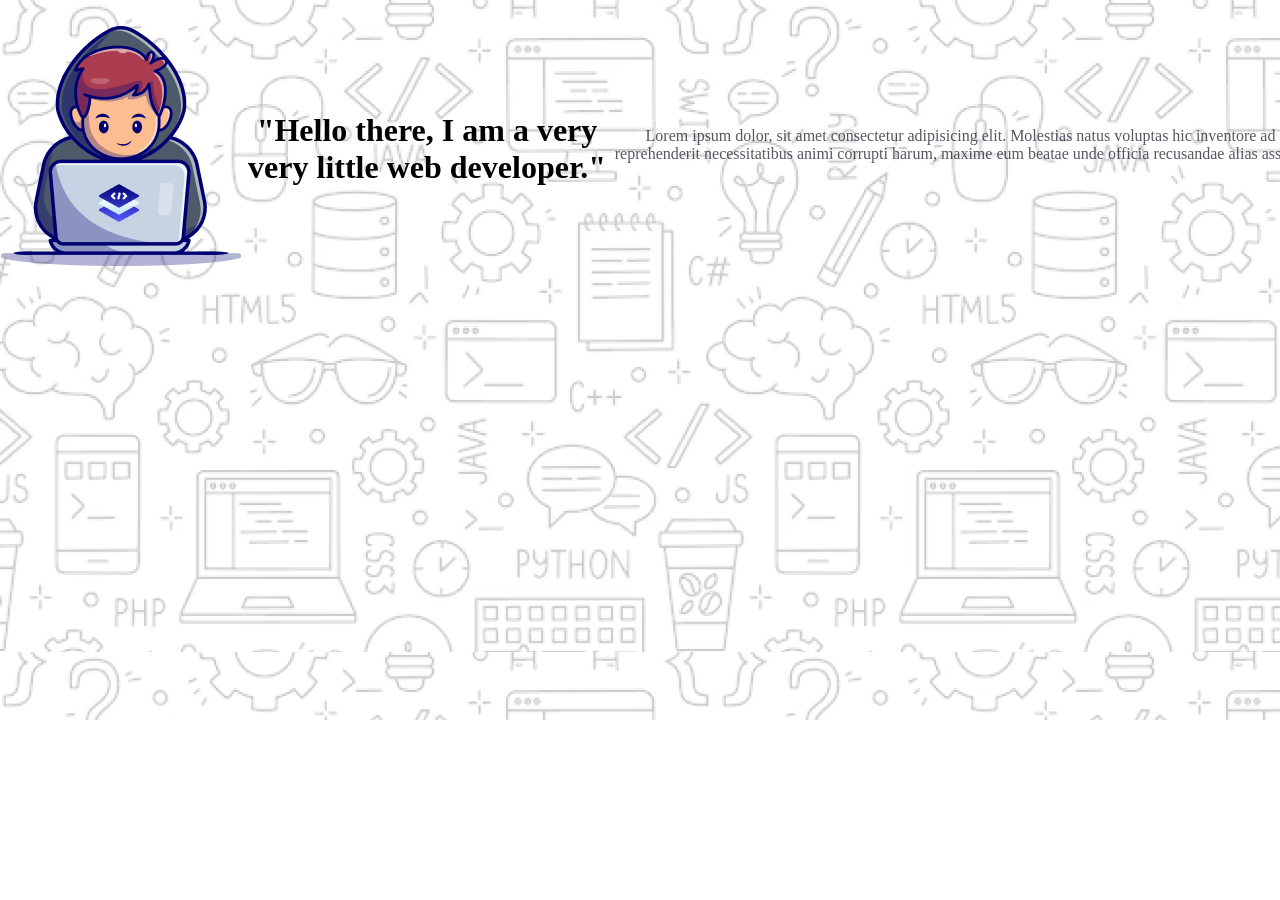
==== project/index.html @ e8992d8e "first commit" ====
<!DOCTYPE html>
<html lang="en">
<head>
    <meta charset="UTF-8">
    <meta name="viewport" content="width=device-width, initial-scale=1.0">
    <title>Assignment-1</title>
    <link rel="stylesheet" href="styles/style.css">
</head>
<body>
    <header>
        <div class="intro">
            <img class="first-img" src="assets/Group.png" alt="Picture Not Found">
            
                <h1 class="header1">"Hello there, I am a very very little web developer."</h1>
                <p class="p-text">Lorem ipsum dolor, sit amet consectetur adipisicing elit. Molestias natus voluptas hic inventore ad illo enim reprehenderit necessitatibus animi corrupti harum, maxime eum beatae unde officia recusandae alias assumenda nam.</p>
                <button class="p1-btn">Contact with me</button>
            
        </div>
    </header>
    <main></main>
    <footer></footer>
</body>
</html>
---- project/styles/style.css ----
*{
    margin: 0;
    padding: 0;
}

header{
    background-image: url(../assets/Hero-bg.png);
    width: 1500px;
    height: 720px;
}

.intro{
    display: flex;
    justify-content: center;
    align-items: center;
    text-align: center;
  
    
   
}

.first-img{
    margin-top: 26px;
    margin-bottom: 32px;
}
.p-text{
    margin-top: 24px;
    margin-bottom: 32px;
    color: #0D1321;
    opacity: 0.7;
}

.header1{
    font-weight:bolder ;
}
.p1-btn{
    background-color: #0D1321;
    color: #FFFFFF;
    border-radius: 8px;
    width: 244px;
    height: 65px;
    font-size: 20px;
}
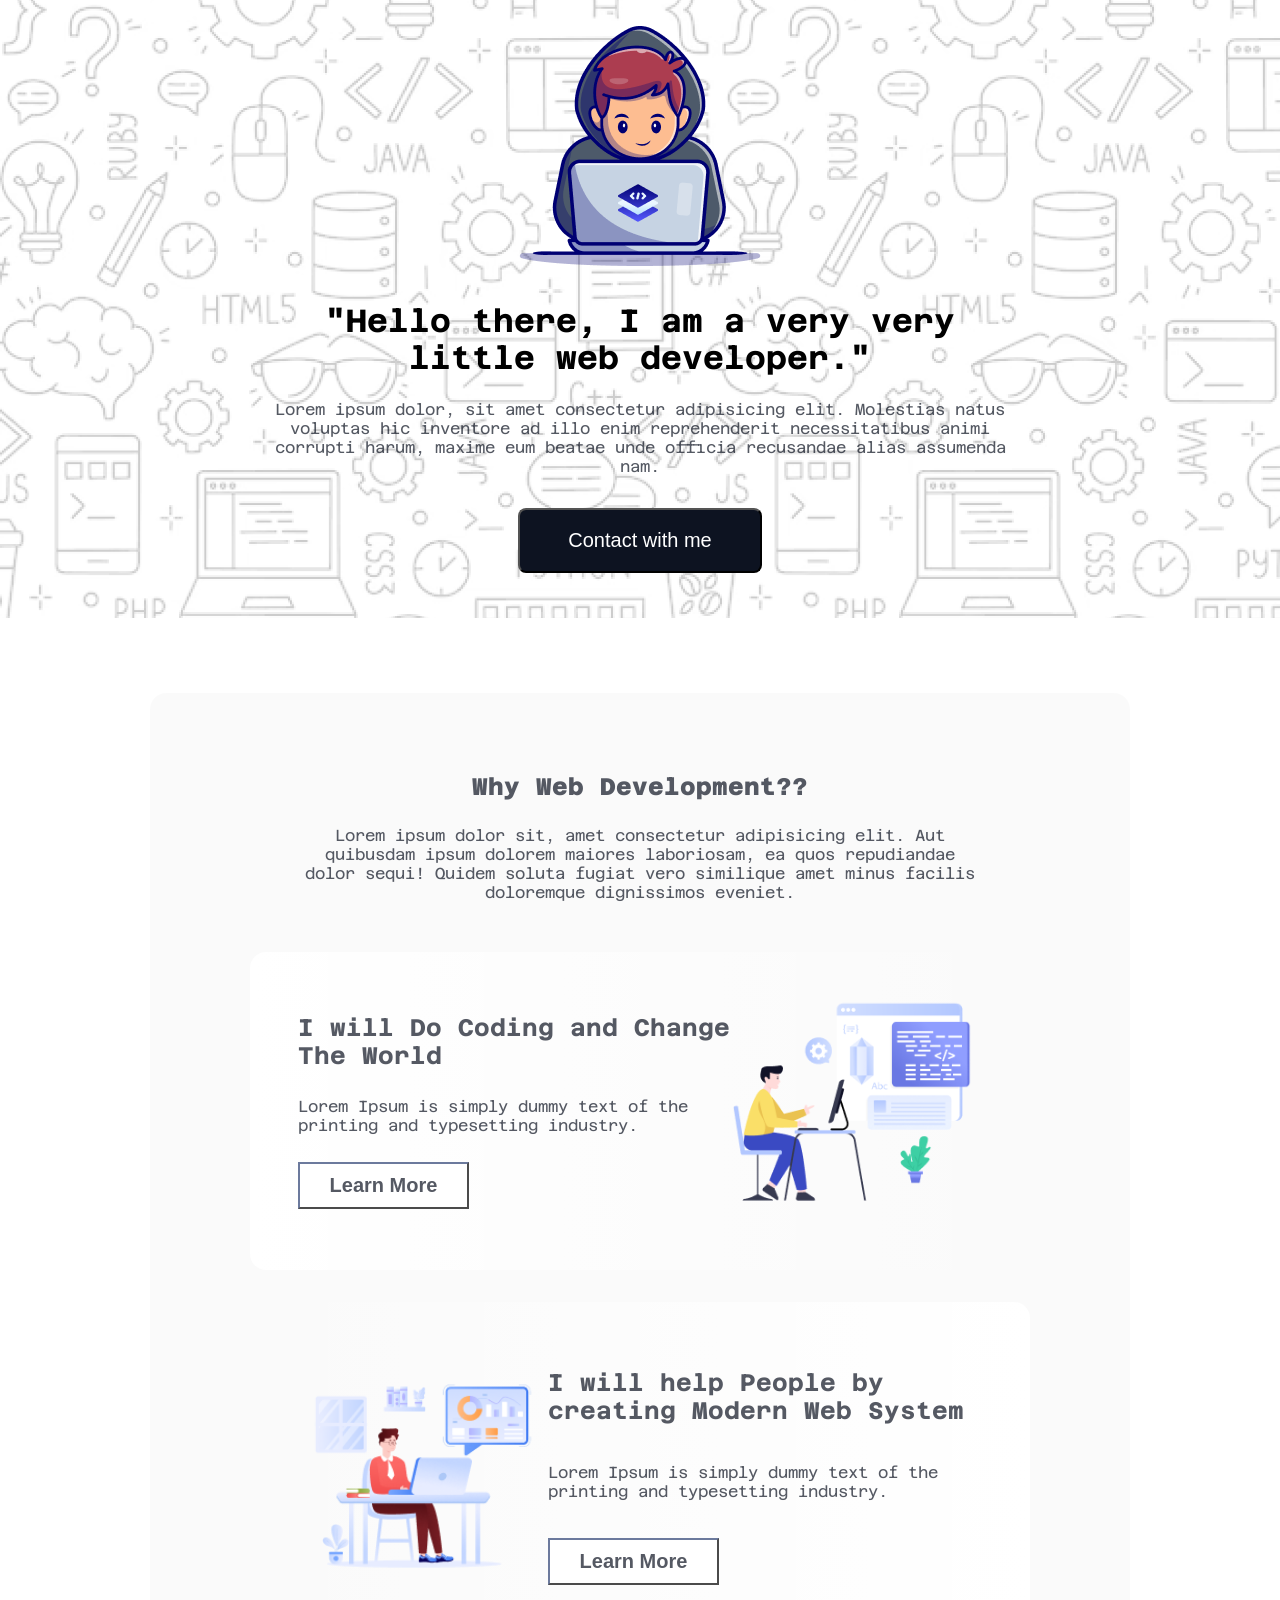
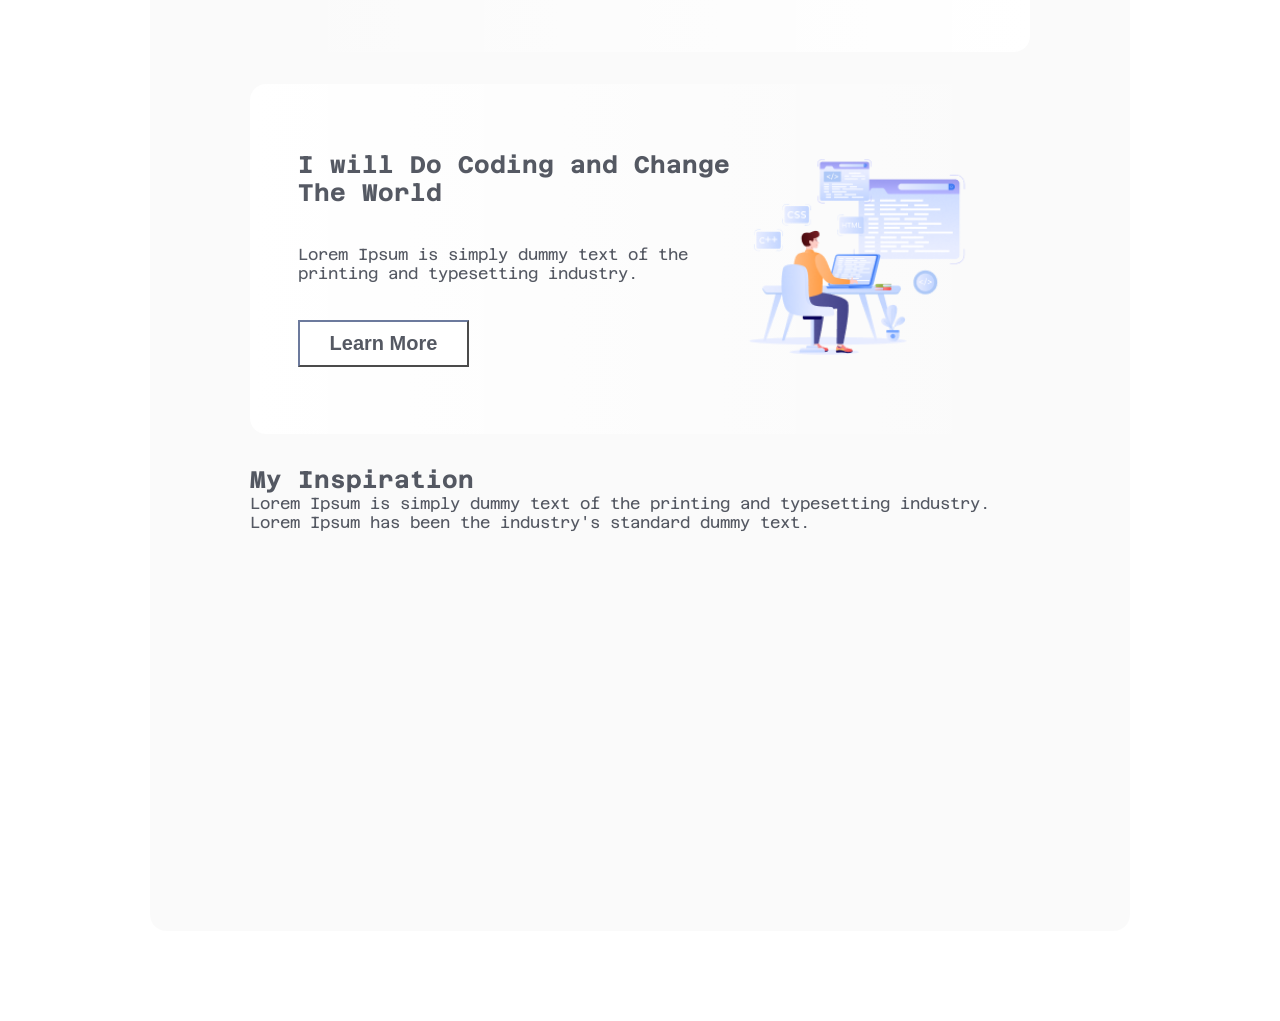
==== commit 3f5bfd17: "2nd page ready" ====
--- a/project/index.html
+++ b/project/index.html
@@ -6,18 +6,58 @@
     <title>Assignment-1</title>
     <link rel="stylesheet" href="styles/style.css">
 </head>
-<body>
+<body >
     <header>
         <div class="intro">
             <img class="first-img" src="assets/Group.png" alt="Picture Not Found">
             
-                <h1 class="header1">"Hello there, I am a very very little web developer."</h1>
-                <p class="p-text">Lorem ipsum dolor, sit amet consectetur adipisicing elit. Molestias natus voluptas hic inventore ad illo enim reprehenderit necessitatibus animi corrupti harum, maxime eum beatae unde officia recusandae alias assumenda nam.</p>
-                <button class="p1-btn">Contact with me</button>
+            <h1 class="header1">"Hello there, I am a very very little web developer."</h1>
+            <p class="p-text">Lorem ipsum dolor, sit amet consectetur adipisicing elit. Molestias natus voluptas hic inventore ad illo enim reprehenderit necessitatibus animi corrupti harum, maxime eum beatae unde officia recusandae alias assumenda nam.</p>
+            <button class="p1-btn">Contact with me</button>
             
         </div>
     </header>
-    <main></main>
+    <main>
+        <div class="main-div">
+            <div class="div-head ">
+                <h2 class="header2">Why Web Development??</h2>
+                <p>Lorem ipsum dolor sit, amet consectetur adipisicing elit. Aut quibusdam ipsum dolorem maiores laboriosam, ea quos repudiandae dolor sequi! Quidem soluta fugiat vero similique amet minus facilis doloremque dignissimos eveniet.</p>
+            </div>
+            <div class="div-same gradiant-right">
+                <div class="content">
+                    <h2>I will Do Coding and Change The World</h2>
+                    <p>Lorem Ipsum is simply dummy text of the printing and typesetting industry.</p>
+                    <button class="btn">Learn More</button>
+                </div>
+                <div><img src="assets/Layer_1.png" alt="image not found"></div>
+            </div>
+            <div class="div-same gradiant-left">
+                <div><img src="assets/Group 3.png" alt=""></div>
+                <div class="content">
+                    <h2>I will help People by creating Modern Web System</h2>
+                    <p>Lorem Ipsum is simply dummy text of the printing and typesetting industry.</p>
+                    <button class="btn">Learn More</button>
+                </div>
+            </div>
+            <div class="div-same gradiant-right">
+                <div class="content">
+                    <h2>I will Do Coding and Change The World</h2>
+                    <p>Lorem Ipsum is simply dummy text of the printing and typesetting industry.</p>
+                    <button class="btn">Learn More</button>
+                </div>
+                <div><img src="assets/Group 4.png" alt="image not found"></div>
+            </div>
+        </div>
+        <div class="sub-div">
+            <div>
+                <h2>My Inspiration</h2>
+                <p>Lorem Ipsum is simply dummy text of the printing and typesetting industry. Lorem Ipsum has been the industry's standard dummy text.</p>
+            </div>
+            <div>
+                <iframe width="560" height="315" src="https://www.youtube.com/embed/Tqa7puMjnq0?si=zRIRXy6CyKhiRNV0" title="YouTube video player" frameborder="0" allow="accelerometer; autoplay; clipboard-write; encrypted-media; gyroscope; picture-in-picture; web-share" referrerpolicy="strict-origin-when-cross-origin" allowfullscreen></iframe>
+            </div>
+        </div>
+    </main>
     <footer></footer>
 </body>
 </html>
--- a/project/styles/style.css
+++ b/project/styles/style.css
@@ -1,22 +1,32 @@
+/* font */
+
+@import url('https://fonts.googleapis.com/css2?family=Azeret+Mono:ital,wght@0,100..900;1,100..900&display=swap');
+
+
+.azeret-mono-font {
+  font-family: "Azeret Mono", monospace;
+  font-optical-sizing: auto;
+  font-style: normal;
+}
+
+body{
+    font-family: "Azeret Mono", monospace;
+}
+
 *{
     margin: 0;
-    padding: 0;
+    /* padding: 0; */
 }
 
 header{
     background-image: url(../assets/Hero-bg.png);
-    width: 1500px;
-    height: 720px;
 }
 
-.intro{
-    display: flex;
-    justify-content: center;
-    align-items: center;
+.intro {
+    width: 60%;
+    margin: auto;
     text-align: center;
-  
-    
-   
+    padding-bottom: 45px;
 }
 
 .first-img{
@@ -32,6 +42,11 @@
 
 .header1{
     font-weight:bolder ;
+    
+}
+.header2{
+    font-weight:800;
+    margin-bottom: 25px;
 }
 .p1-btn{
     background-color: #0D1321;
@@ -40,4 +55,80 @@
     width: 244px;
     height: 65px;
     font-size: 20px;
+    cursor: pointer;
 }
+
+/* Main page */
+.main-div{
+    text-align: center;
+}
+
+main{
+    margin: 75px 150px 90px;
+    background-color: rgba(13, 19, 33, 0.02);
+    border-radius: 16px;
+    padding: 80px  100px;
+}
+
+main > div  p{
+    font-size: 16px;
+    color: rgba(13, 19, 33, 0.7);
+}
+
+.div-head{
+    margin-bottom: 50px;
+    margin-right: 50px;
+    margin-left: 50px;
+}
+
+.div-same{
+    display: flex;
+    /* background-color:white; */
+    margin-bottom: 32px;
+    border-radius: 16px;
+    padding: 48px;
+    justify-content: space-around;
+    /* justify-content:space-evenly; */
+    /* align-items:center; */
+   
+}
+.gradiant-right{
+    background: linear-gradient(to right, rgba(255, 255, 255, 1), rgba(255, 255, 255, 0));
+}
+.gradiant-left{
+    background: linear-gradient(to right, rgba(255, 255, 255, 0), rgba(255, 255, 255, 1));
+}
+
+
+.div-same > div{
+    /* display: flex; */
+    /* flex-direction: column; */
+    /* justify-content:space-evenly; */
+    text-align: left;
+    
+}
+
+.div-same  img{
+    width: 250px;
+}
+.content{
+    display: flex;
+    flex-direction:column;
+    justify-content: space-around;
+    max-width: 477px;
+}
+.btn{
+    max-width: 171px;
+    height: 47px;
+    background-color: #FFFFFF;
+    color: rgba(13, 19, 33, 0.7);
+    border-color: rgba(13, 19, 33, 0.7);
+    font-weight:600;
+    font-size: 20px;
+    cursor: pointer;
+    
+}
+
+main > div > div h2{
+    color: rgba(13, 19, 33, 0.7);
+}
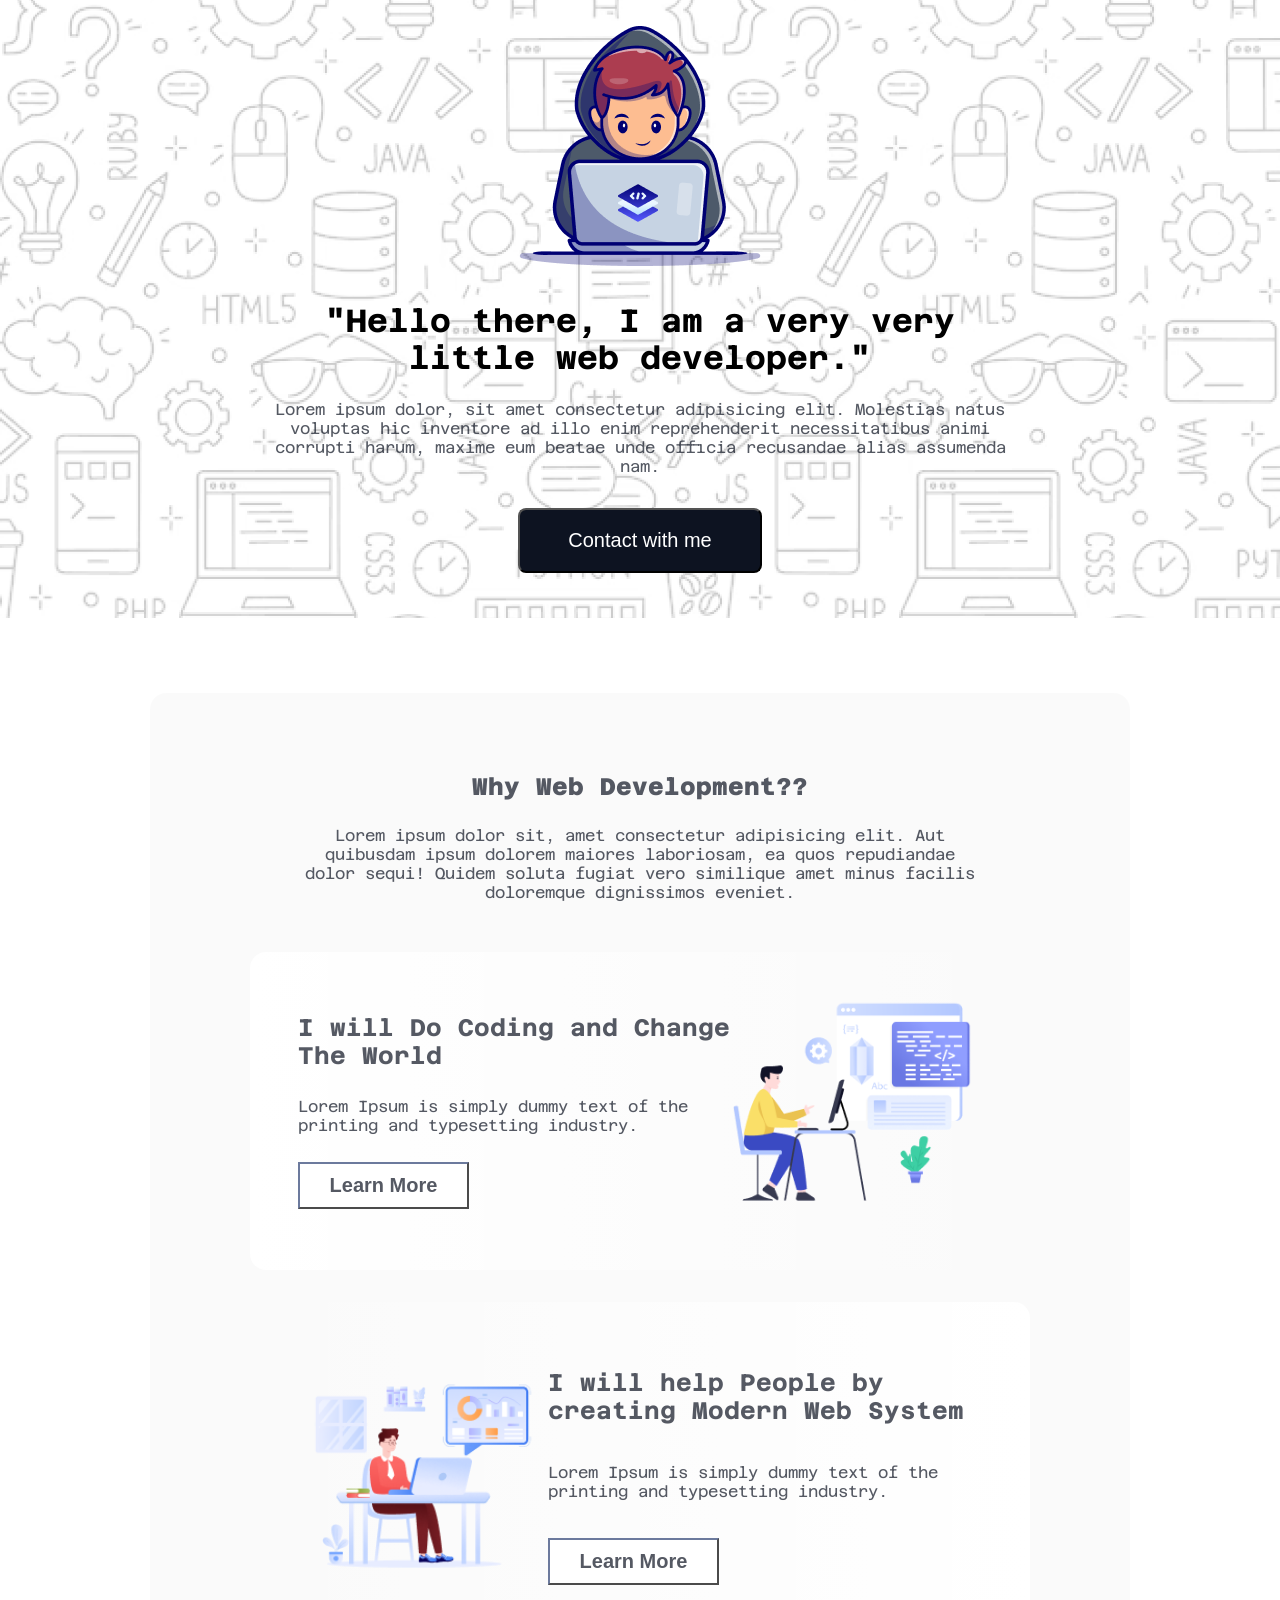
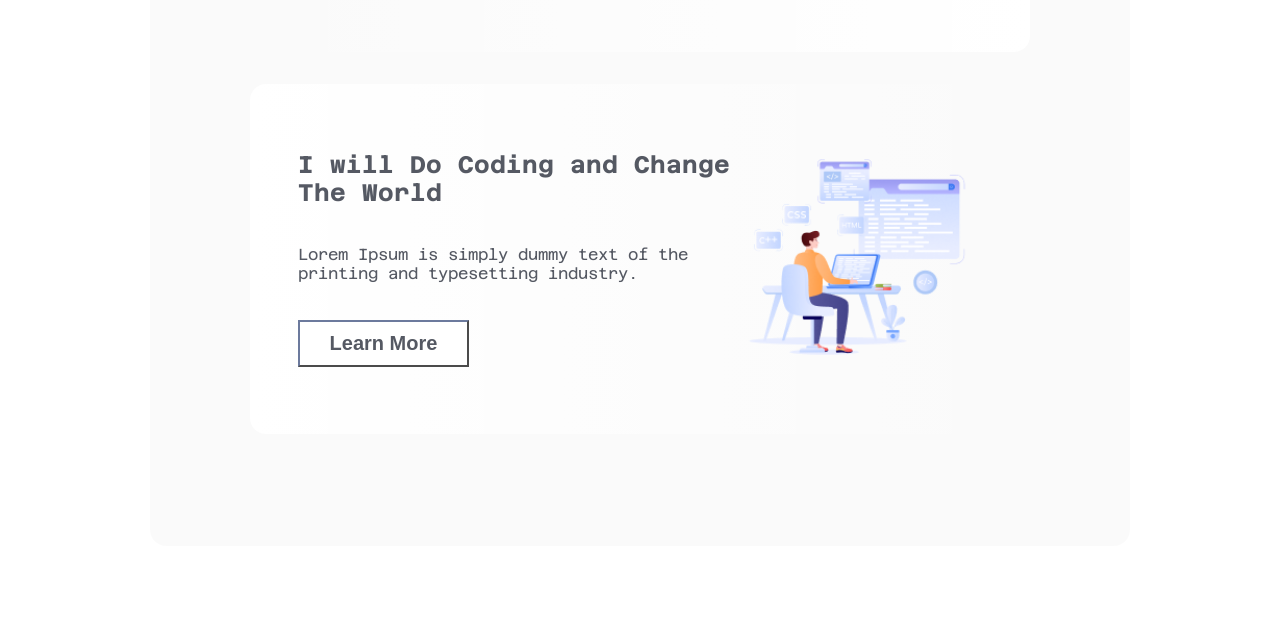
==== commit f5510859: "2nd 2nd commit" ====
--- a/project/index.html
+++ b/project/index.html
@@ -50,12 +50,9 @@
         </div>
         <div class="sub-div">
             <div>
-                <h2>My Inspiration</h2>
-                <p>Lorem Ipsum is simply dummy text of the printing and typesetting industry. Lorem Ipsum has been the industry's standard dummy text.</p>
+                <h2></h2>
             </div>
-            <div>
-                <iframe width="560" height="315" src="https://www.youtube.com/embed/Tqa7puMjnq0?si=zRIRXy6CyKhiRNV0" title="YouTube video player" frameborder="0" allow="accelerometer; autoplay; clipboard-write; encrypted-media; gyroscope; picture-in-picture; web-share" referrerpolicy="strict-origin-when-cross-origin" allowfullscreen></iframe>
-            </div>
+            <div></div>
         </div>
     </main>
     <footer></footer>
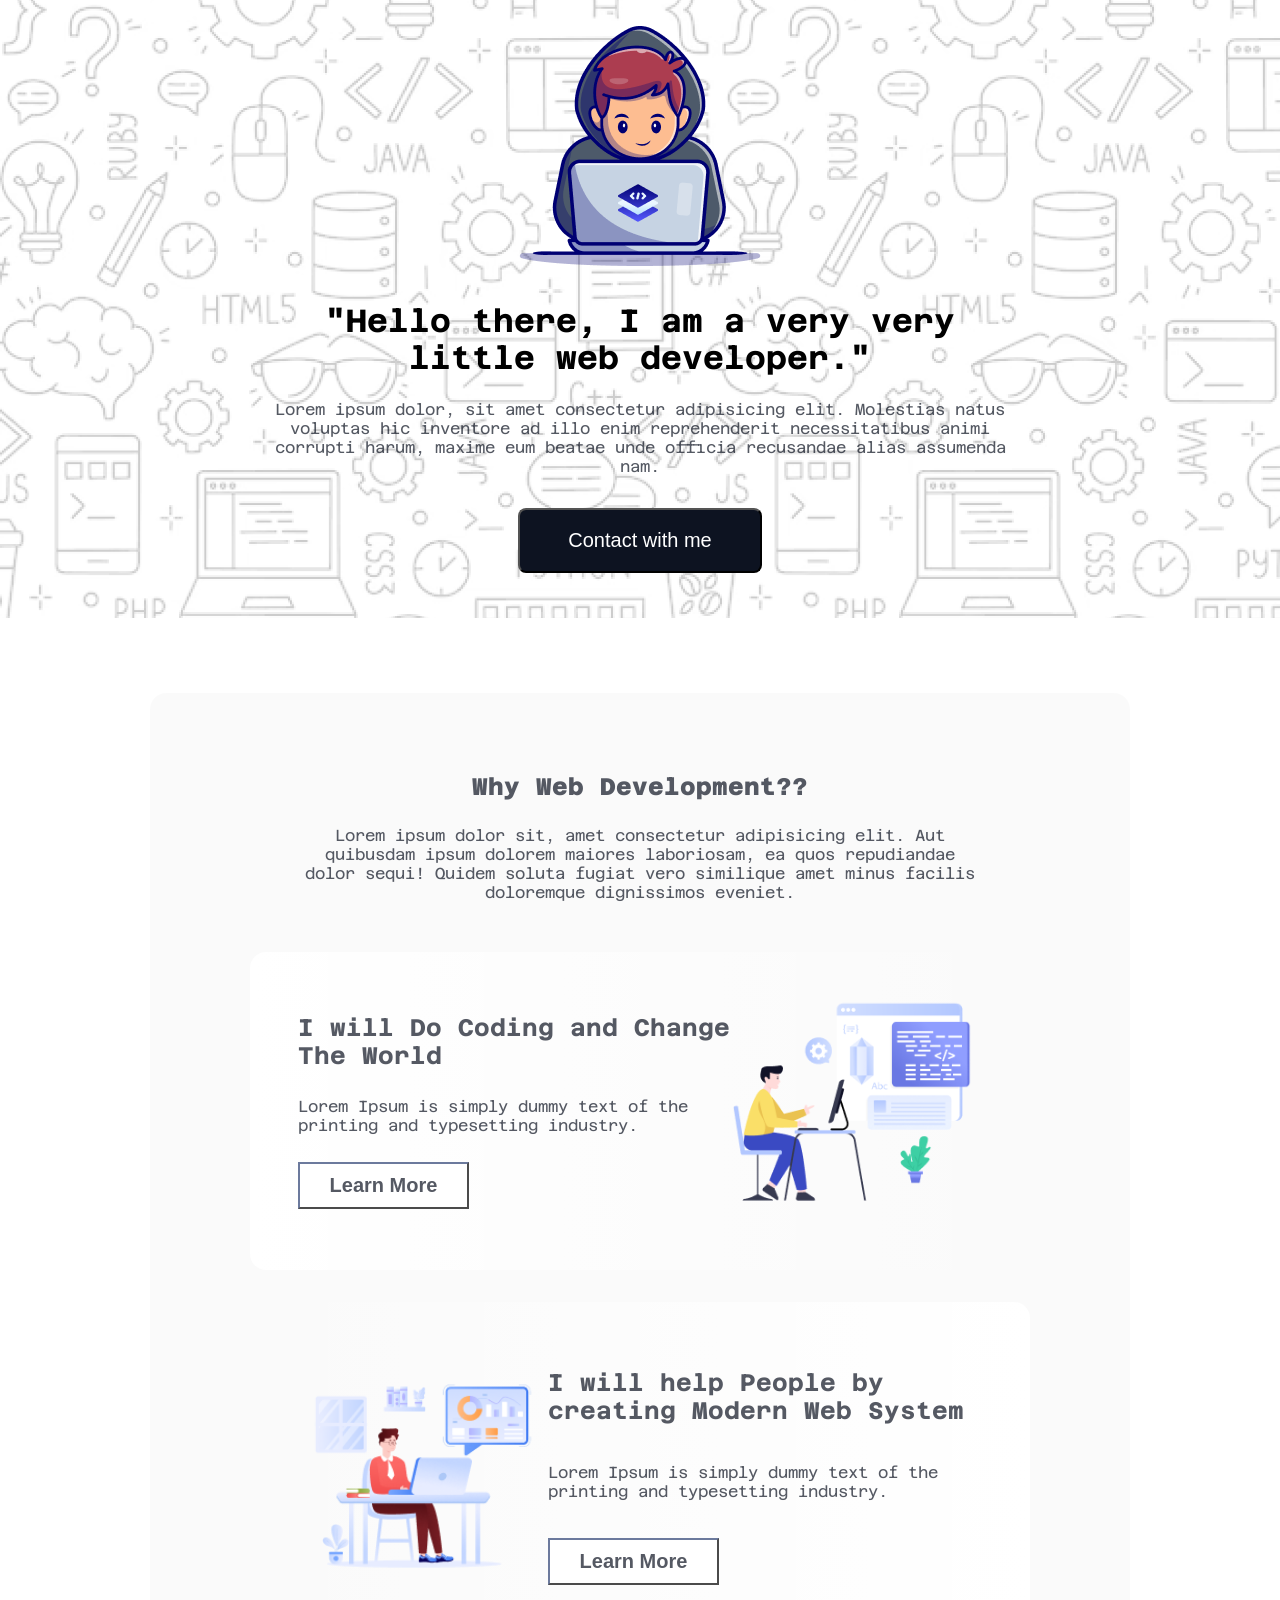
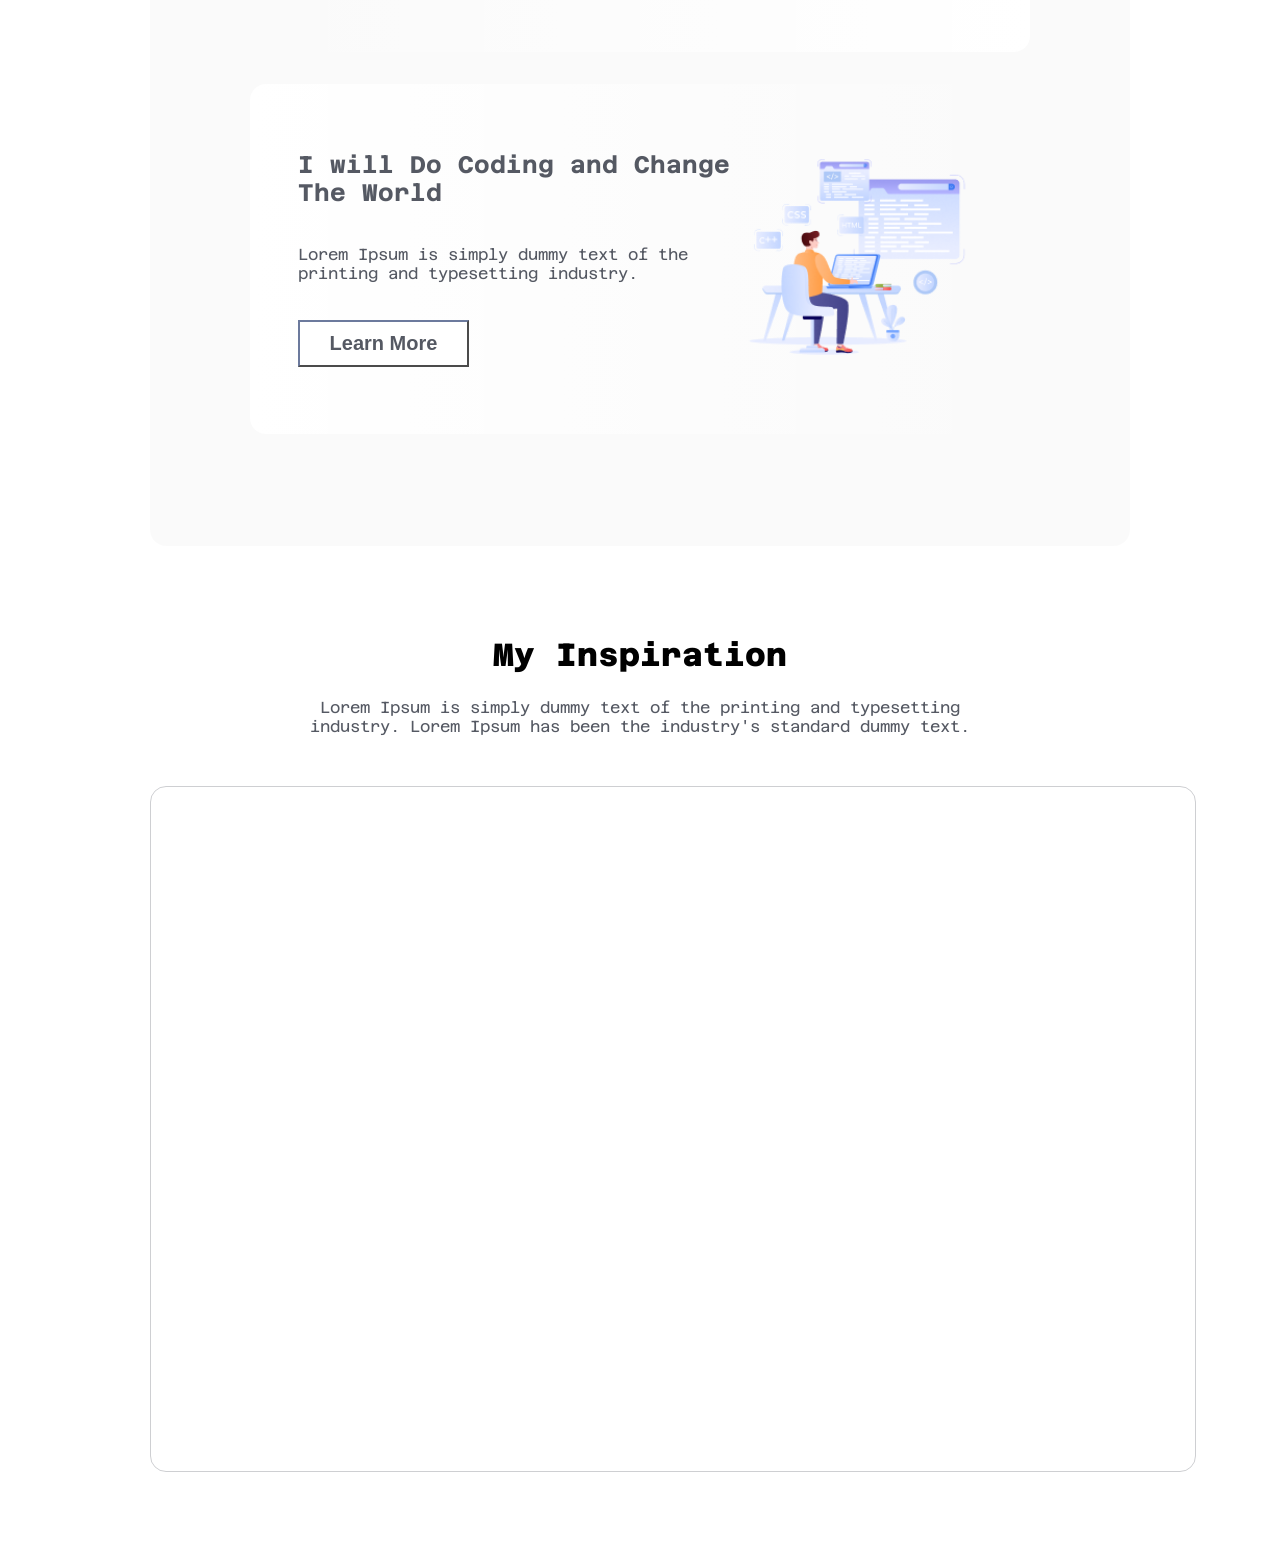
==== commit 5721d77f: "video page complete" ====
--- a/project/index.html
+++ b/project/index.html
@@ -49,10 +49,13 @@
             </div>
         </div>
         <div class="sub-div">
-            <div>
-                <h2></h2>
+            <div class="sub-div-01">
+                <h2>My Inspiration</h2>
+                <p>Lorem Ipsum is simply dummy text of the printing and typesetting industry. Lorem Ipsum has been the industry's standard dummy text.</p>
             </div>
-            <div></div>
+            <div class="sub-div-02">
+                <iframe class="video" width="100%" height="616" src="https://www.youtube.com/embed/Tqa7puMjnq0?si=zRIRXy6CyKhiRNV0" title="YouTube video player" frameborder="0" allow="accelerometer; autoplay; clipboard-write; encrypted-media; gyroscope; picture-in-picture; web-share" referrerpolicy="strict-origin-when-cross-origin" allowfullscreen></iframe>
+            </div>
         </div>
     </main>
     <footer></footer>
--- a/project/styles/style.css
+++ b/project/styles/style.css
@@ -61,13 +61,18 @@
 /* Main page */
 .main-div{
     text-align: center;
+    background-color: rgba(13, 19, 33, 0.02);
+    
+    /* background-color: rgba(13, 19, 33, 0.02); */
+    border-radius: 16px;
+    padding: 80px  100px;
 }
 
 main{
     margin: 75px 150px 90px;
-    background-color: rgba(13, 19, 33, 0.02);
+    /* background-color: rgba(13, 19, 33, 0.02);
     border-radius: 16px;
-    padding: 80px  100px;
+    padding: 80px  100px; */
 }
 
 main > div  p{
@@ -131,4 +136,41 @@
 
 main > div > div h2{
     color: rgba(13, 19, 33, 0.7);
+}
+
+/* Main page 2nd part */
+
+.sub-div{
+    /* margin: 90px; */
+    /* text-align: center; */
+    margin-top: 90px;
+}
+.sub-div-01{
+    
+    display: flex;
+    flex-direction: column;
+    justify-content: center;
+    align-items: center;
+    text-align: center;
+    margin-bottom: 50px;
+    padding: 0 144px 0 144px;
+}
+
+.sub-div-01 h2{
+    margin-bottom: 25px;
+    color: black;
+    font-size: 32px;
+    font-weight: 800;
+    
+}
+
+.sub-div-02{
+    padding: 32px;
+    width: 100%;
+    border: 1px solid  rgba(13, 19, 33, 0.2);
+    border-radius: 16px;
+}
+
+.video{
+    border-radius: 16px;
 }
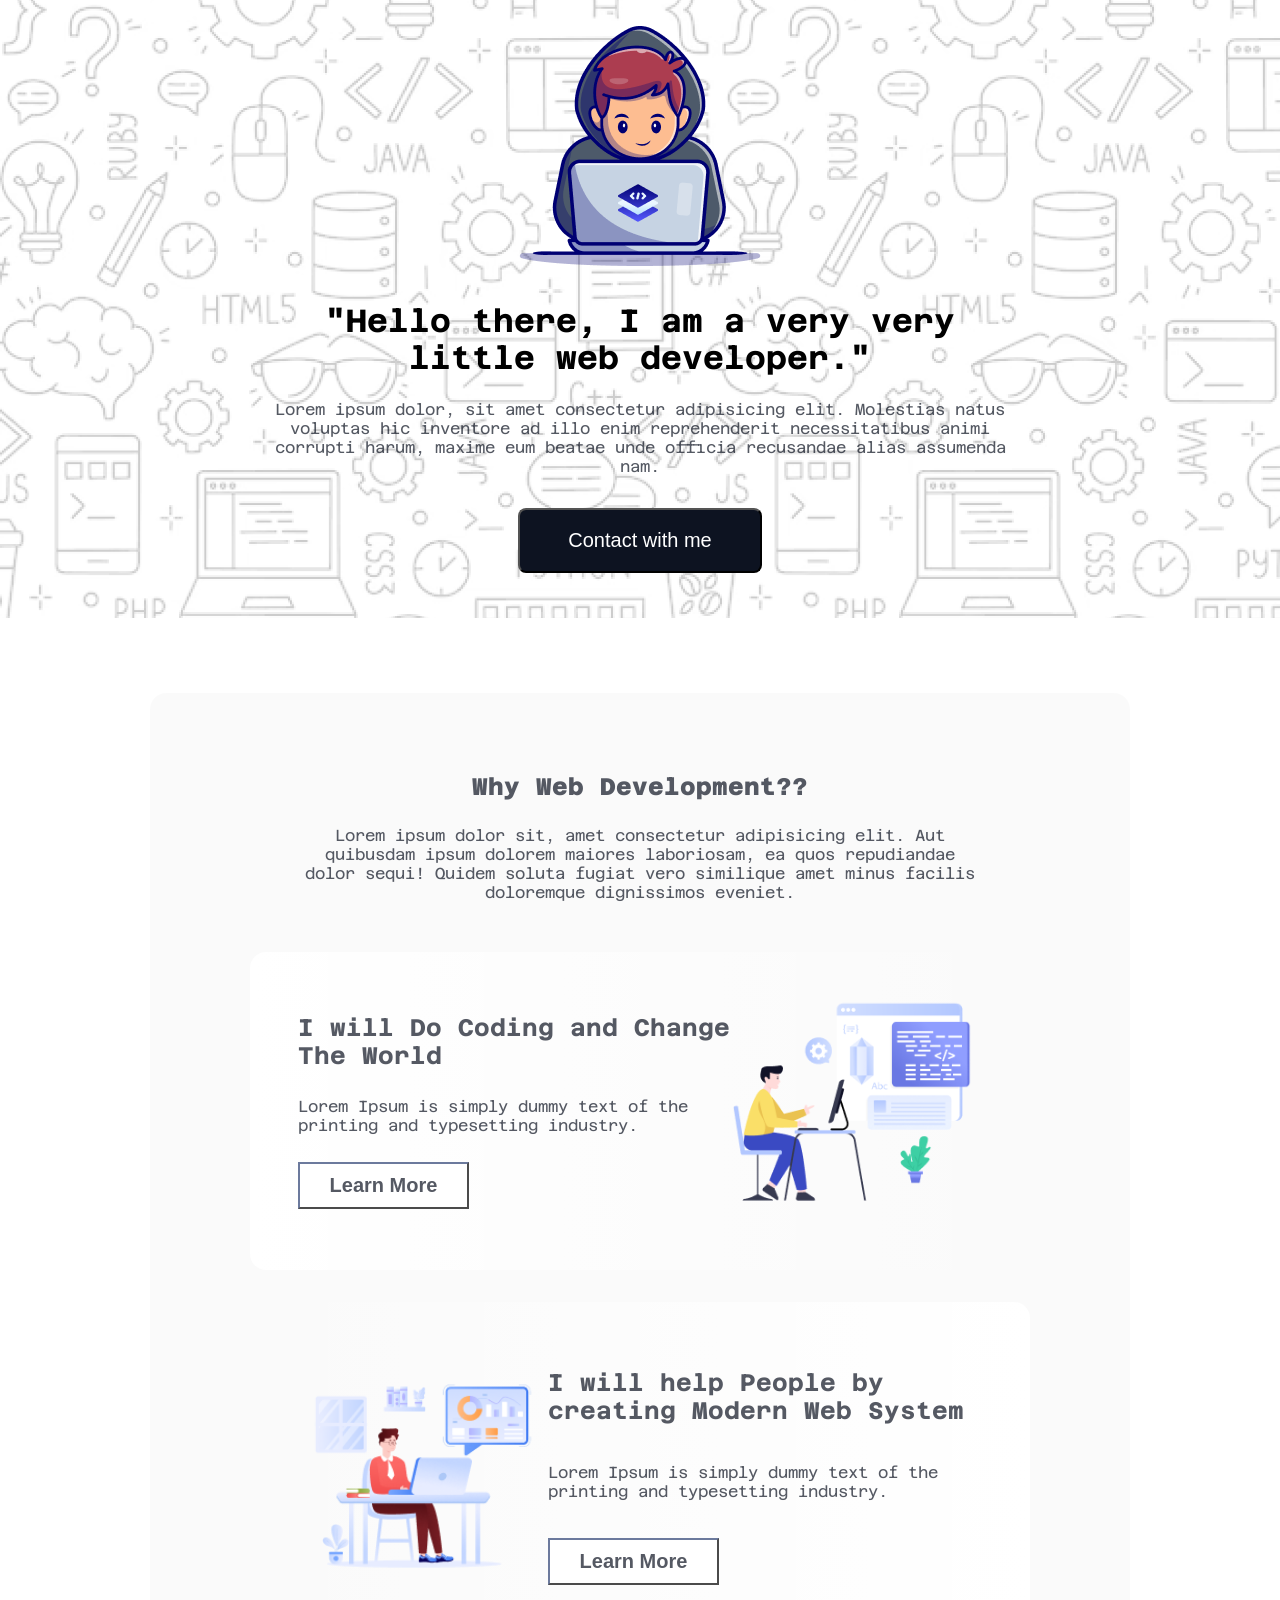
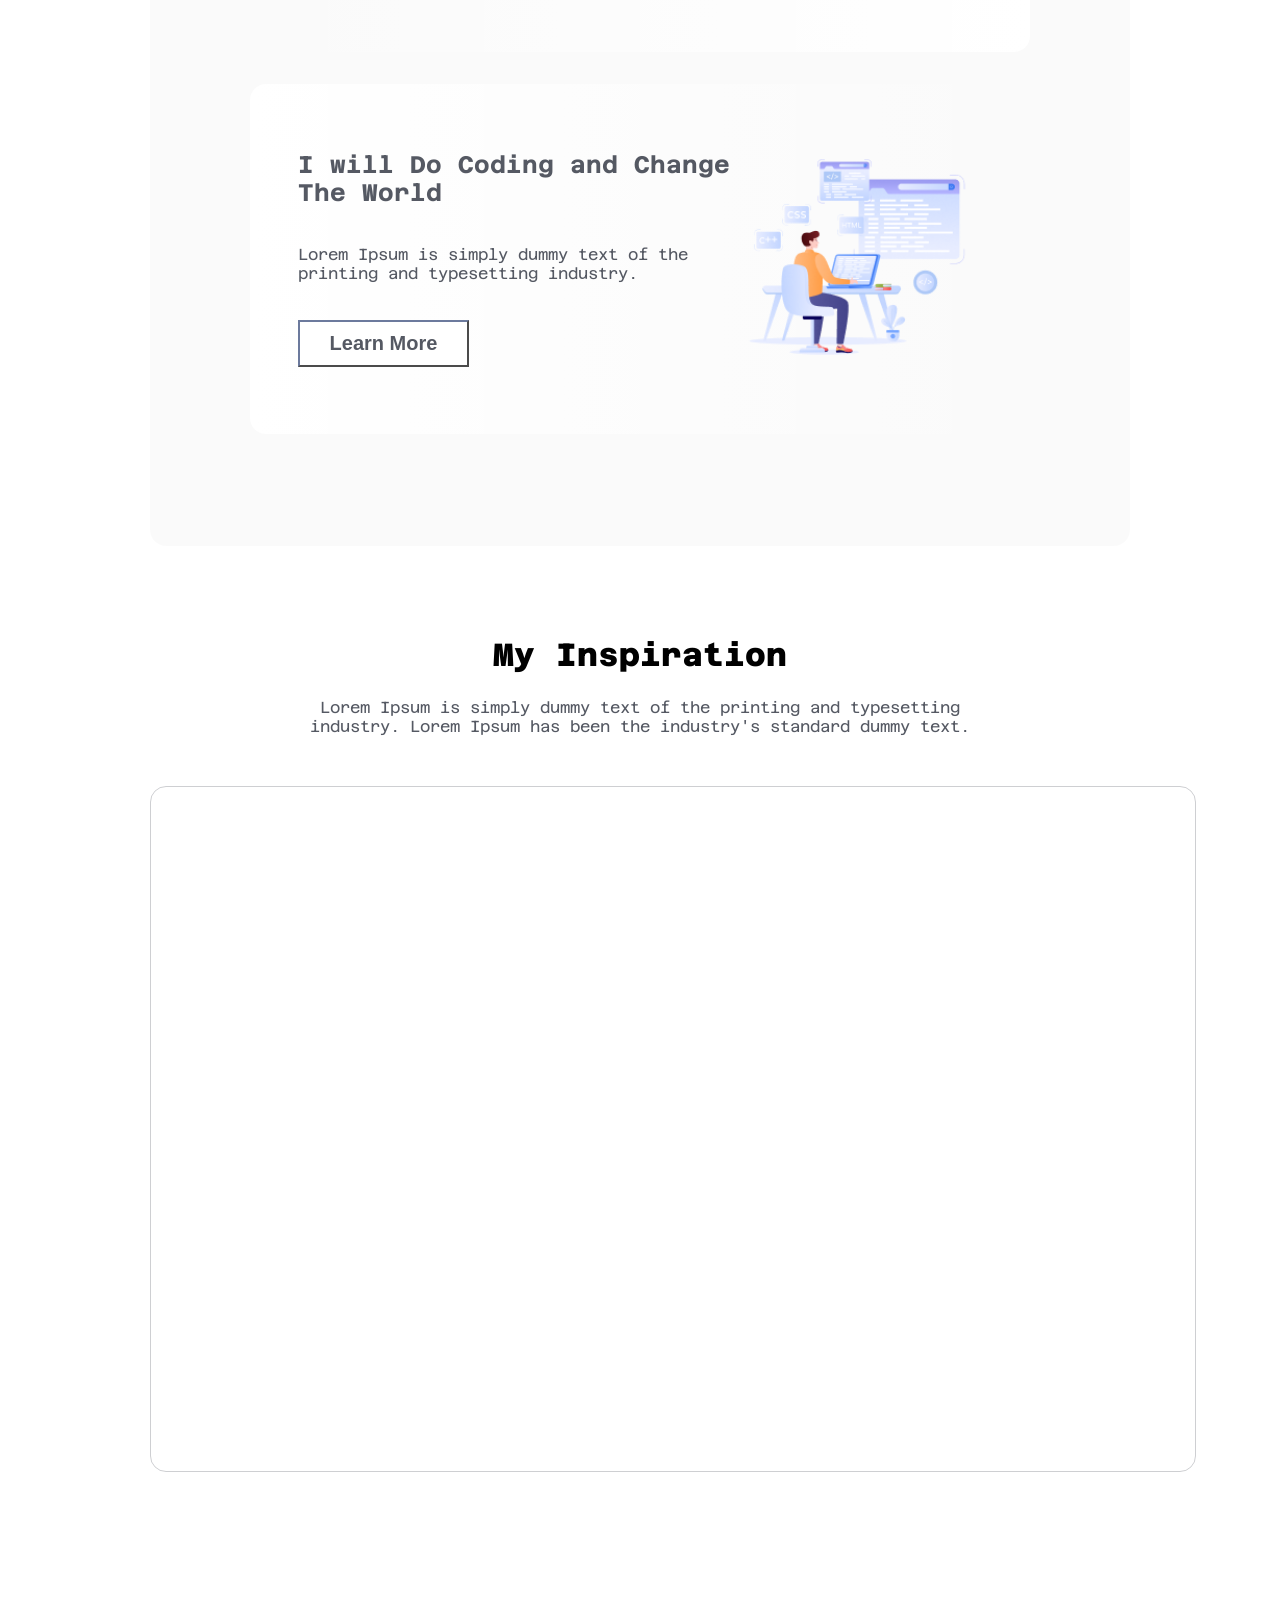
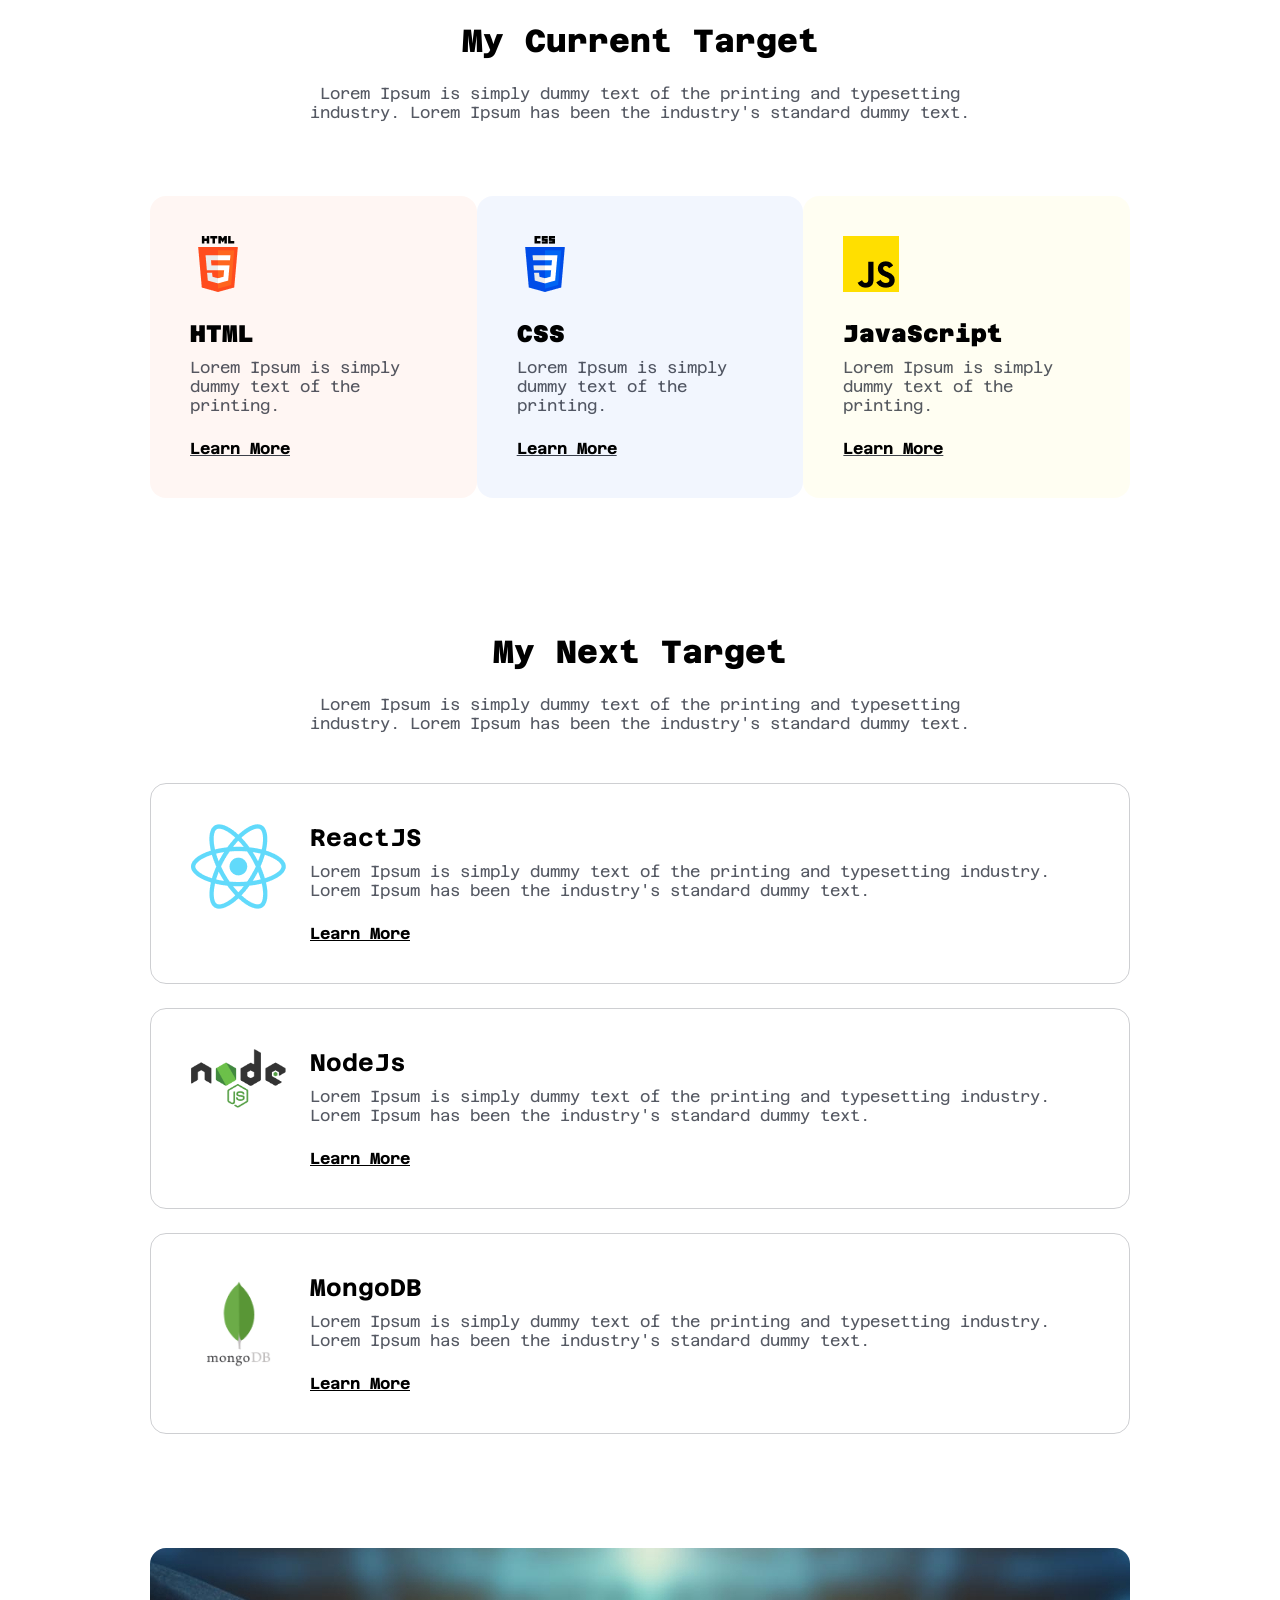
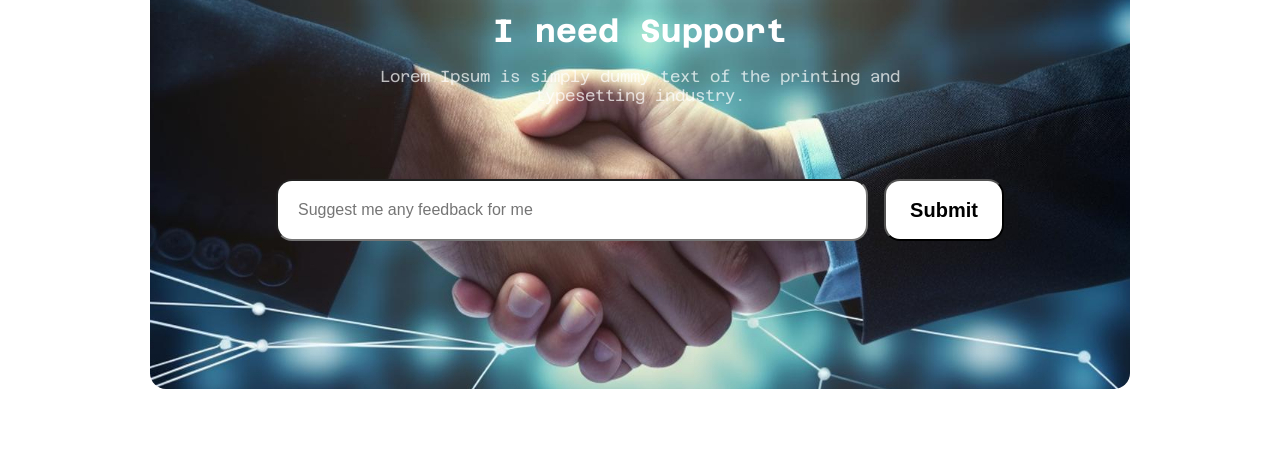
==== commit 1610b838: "semi last" ====
--- a/project/index.html
+++ b/project/index.html
@@ -57,7 +57,76 @@
                 <iframe class="video" width="100%" height="616" src="https://www.youtube.com/embed/Tqa7puMjnq0?si=zRIRXy6CyKhiRNV0" title="YouTube video player" frameborder="0" allow="accelerometer; autoplay; clipboard-write; encrypted-media; gyroscope; picture-in-picture; web-share" referrerpolicy="strict-origin-when-cross-origin" allowfullscreen></iframe>
             </div>
         </div>
+        <div class="sub-div-2">
+            <div class="sub-div-01">
+                <h2>My Current Target</h2>
+                <p>Lorem Ipsum is simply dummy text of the printing and typesetting industry. Lorem Ipsum has been the industry's standard dummy text.</p>
+            </div>
+            <div class="language">
+                <div class="c1">
+                    <img src="assets/html.png" alt="image not Found">
+                    <h3>HTML</h3>
+                    <p>Lorem Ipsum is simply dummy text of the printing.</p>
+                    <a href="">Learn More</a>
+                </div>
+                <div class="c2">
+                    <img src="assets/css.png" alt="image not found">
+                    <h3>CSS</h3>
+                    <p>Lorem Ipsum is simply dummy text of the printing.</p>
+                    <a href="">Learn More</a>
+                </div>
+                <div class="c3">
+                    <img src="assets/js.png" alt="image not found">
+                    <h3>JavaScript</h3>
+                    <p>Lorem Ipsum is simply dummy text of the printing.</p>
+                    <a href="">Learn More</a>
+                </div>
+
+            </div>
+
+            <div class="sub-div-01">
+                <h2>My Next Target</h2>
+                <p>Lorem Ipsum is simply dummy text of the printing and typesetting industry. Lorem Ipsum has been the industry's standard dummy text.</p>
+            </div>
+            <div class="next-language">
+                <div class="text-c">
+                    <div><img src="assets/react.png" alt="image not found"></div>
+                    <div>
+                        <h3>ReactJS</h3>
+                        <p>Lorem Ipsum is simply dummy text of the printing and typesetting industry. Lorem Ipsum has been the industry's standard dummy text.</p>
+                        <a href="">Learn More</a>
+                    </div>
+                </div>
+                <div class="text-c">
+                    <div><img src="assets/nodejs.png" alt="image not found"></div>
+                    <div>
+                        <h3>NodeJs</h3>
+                        <p>Lorem Ipsum is simply dummy text of the printing and typesetting industry. Lorem Ipsum has been the industry's standard dummy text.</p>
+                        <a href="learn.com">Learn More</a>
+                    </div>
+                </div>
+                <div class="text-c">
+                    <div><img src="assets/mongodb.png" alt="image not found"></div>
+                    <div>
+                        <h3>MongoDB</h3>
+                        <p>Lorem Ipsum is simply dummy text of the printing and typesetting industry. Lorem Ipsum has been the industry's standard dummy text.</p>
+                        <a href="learn.com">Learn More</a>
+                    </div>
+                </div>
+            </div>
+        </div>
     </main>
-    <footer></footer>
+    <footer>
+        <div class="last-div">
+            <div class="sub-div-01">
+                <h1 class="text-color">I need Support</h1>
+                <p class="text-color2">Lorem Ipsum is simply dummy text of the printing and typesetting industry.</p>
+            </div>
+            <div class="box-101">
+                <input type="text" id="bongchong" placeholder="Suggest me any feedback for me">
+                <input id="bongchong2" type="submit" value="Submit">
+            </div>
+        </div>
+    </footer>
 </body>
 </html>
--- a/project/styles/style.css
+++ b/project/styles/style.css
@@ -144,6 +144,7 @@
     /* margin: 90px; */
     /* text-align: center; */
     margin-top: 90px;
+    margin-bottom: 150px;
 }
 .sub-div-01{
     
@@ -173,4 +174,143 @@
 
 .video{
     border-radius: 16px;
-}+}
+
+/* languages */
+
+.language{
+    display: flex;
+    justify-content:space-around;
+    margin-bottom: 111px;
+}
+
+.language > div{
+    /* display: flex;
+    flex-direction: column; */
+    
+    margin: 24px 0px 24px 0px;
+    padding: 40px 40px 40px 40px;
+    
+    border-radius: 16px;
+    max-width: 364px;
+    max-height: 300px;
+    
+}
+
+
+.language > div img{
+    max-width: 70px;
+    margin-bottom: 24px;
+}
+
+.language > div h3{
+    margin-bottom: 10px;
+    font-size: 24px;
+    font-weight: 900;
+}
+.language > div p{
+    margin-bottom: 24px;
+    
+}
+.language > div a{
+    color: black;
+    text-decoration: underline rgba(13, 19, 33, 0.8);
+    font-weight: bold;
+}
+
+/* box color */
+.c1{
+    background-color: rgba(255, 76, 30, 0.05);
+}
+.c2{
+    background-color: rgba(0, 76, 232, 0.05);
+}
+.c3{
+    background-color: rgba(255, 223, 0, 0.05);
+}
+
+/* next target */
+
+.next-language{
+    display: flex;
+    flex-direction: column;
+    text-align: left;
+}
+.text-c{
+    padding: 40px 40px 40px 40px;
+    display: flex;
+    justify-content:space-between;
+    border: 1px solid  rgba(13, 19, 33, 0.2);
+    margin-bottom: 24px;
+    border-radius: 16px;
+}
+
+.next-language img{
+    max-width: 95px;
+    margin-right: 24px;
+}
+
+.next-language h3{
+    margin-bottom: 10px;
+    font-weight: bolder;
+    font-size: 24px;
+}
+.next-language p{
+    margin-bottom: 24px;
+}
+
+.next-language a{
+    color: black;
+    font-weight: bold;
+}
+
+/* footer */
+
+/* footer{
+    margin: 75px 150px 90px;
+} */
+
+.last-div{
+    margin: 75px 150px 90px;
+    background-image: url(../assets/handshake.jpg);
+    height: 313px;
+    border-radius: 16px;
+    padding: 64px 48px 64px 48px;
+    background-position: center;
+    margin-bottom: 80px;
+}
+
+.text-color{
+    color: white;
+}
+.text-color2{
+    color:  rgba(255, 255, 255, 0.7);
+    margin-top: 18px;
+    margin-bottom: 24px;
+}
+.box-101{
+    display: flex;
+    justify-content:center;
+    
+}
+#bongchong{
+    width: 548px;
+    margin-right: 16px;
+    border-radius: 16px;
+    text-align:left;
+    padding: 20px;
+    font-size: 16px;
+
+}
+
+#bongchong2{
+    width: 120px;
+    border-radius: 16px;
+    background-color: #FFFFFF;
+    font-weight:bold;
+    font-size: 20px;
+    cursor: pointer;
+}
+
+/* ending nav */
+
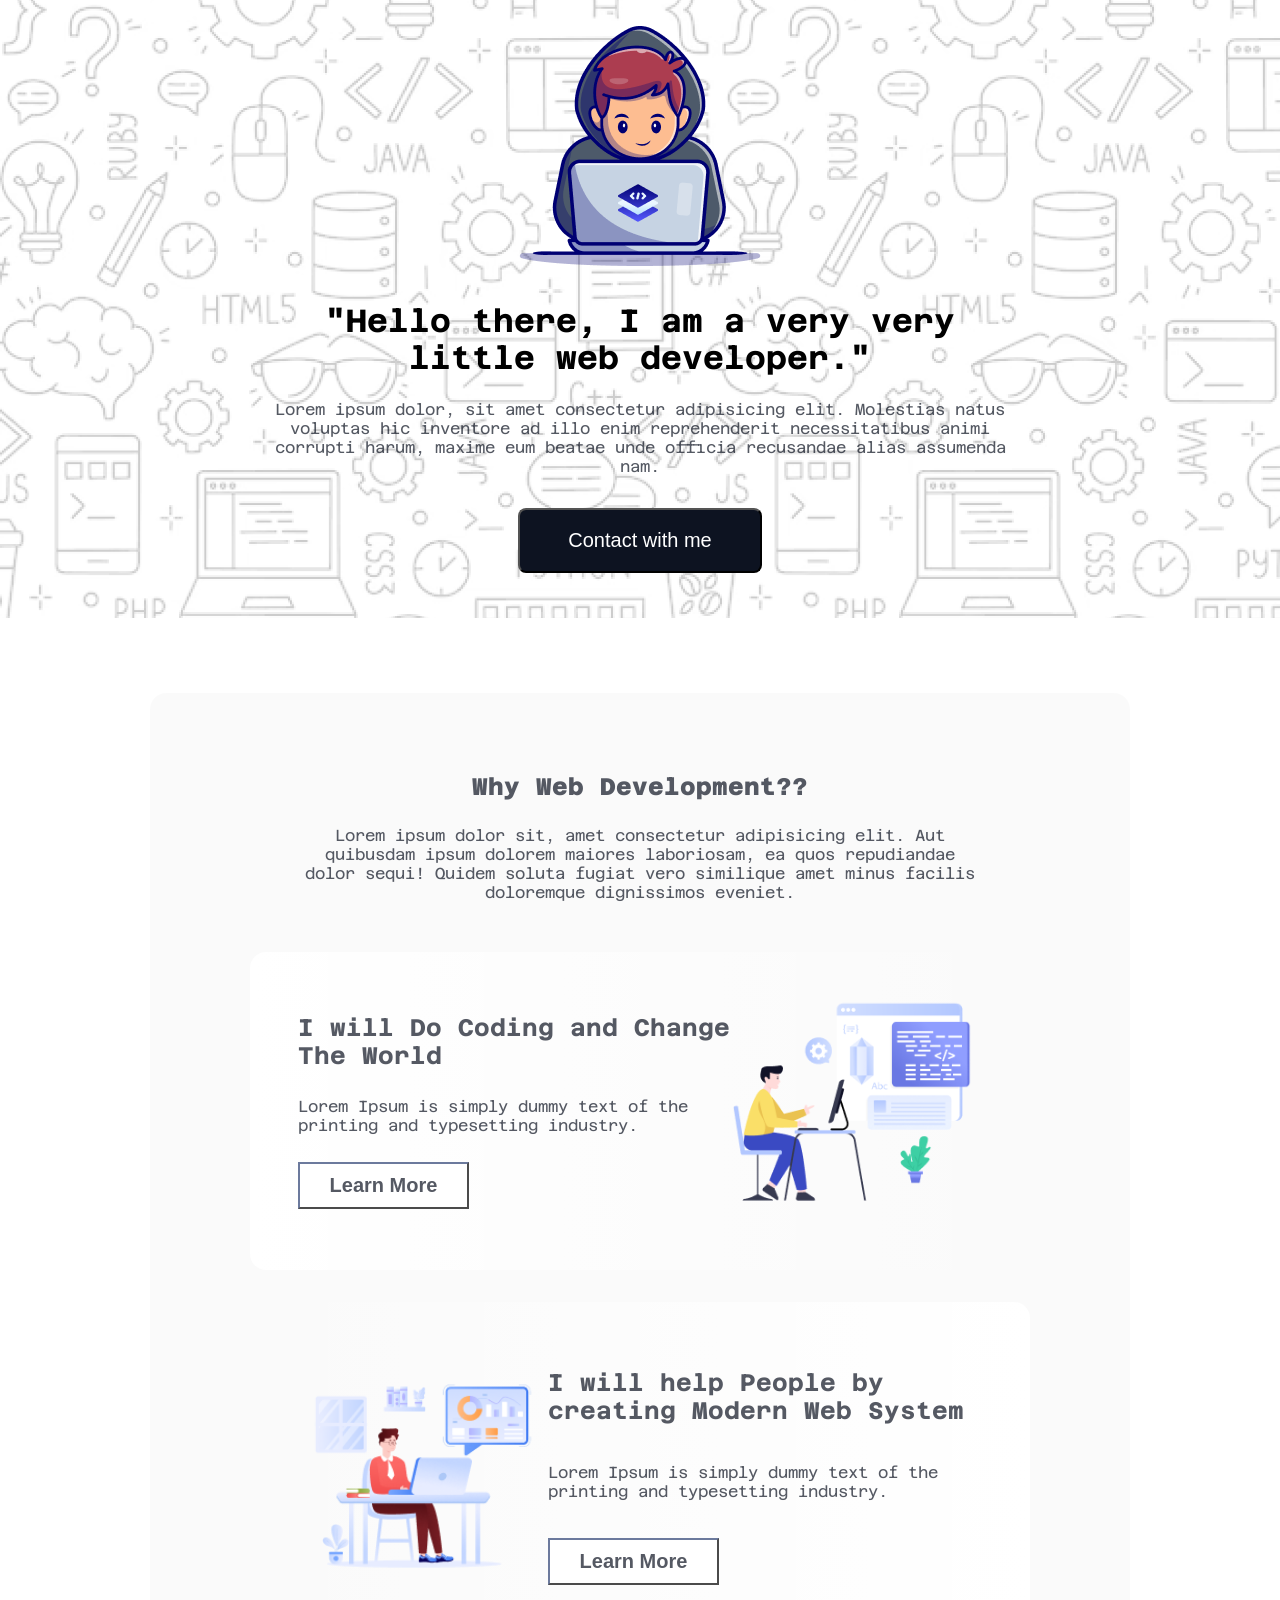
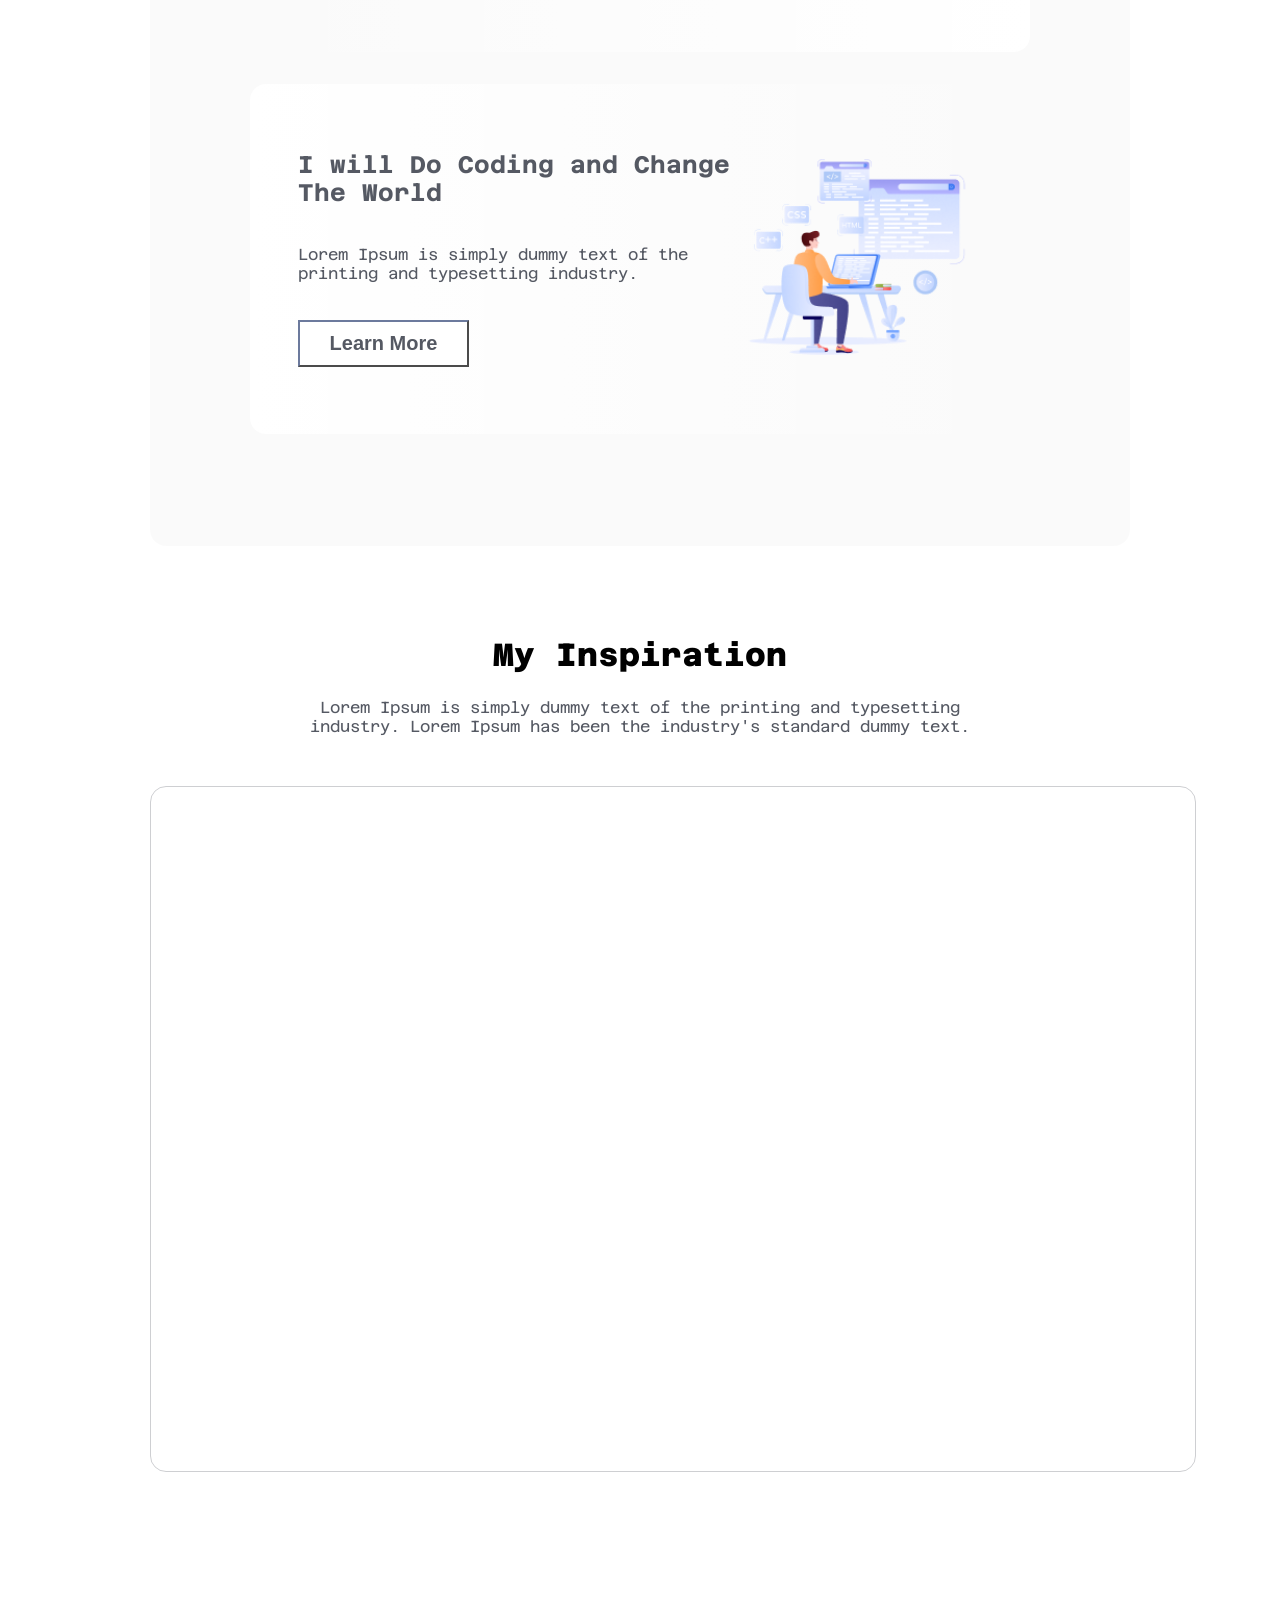
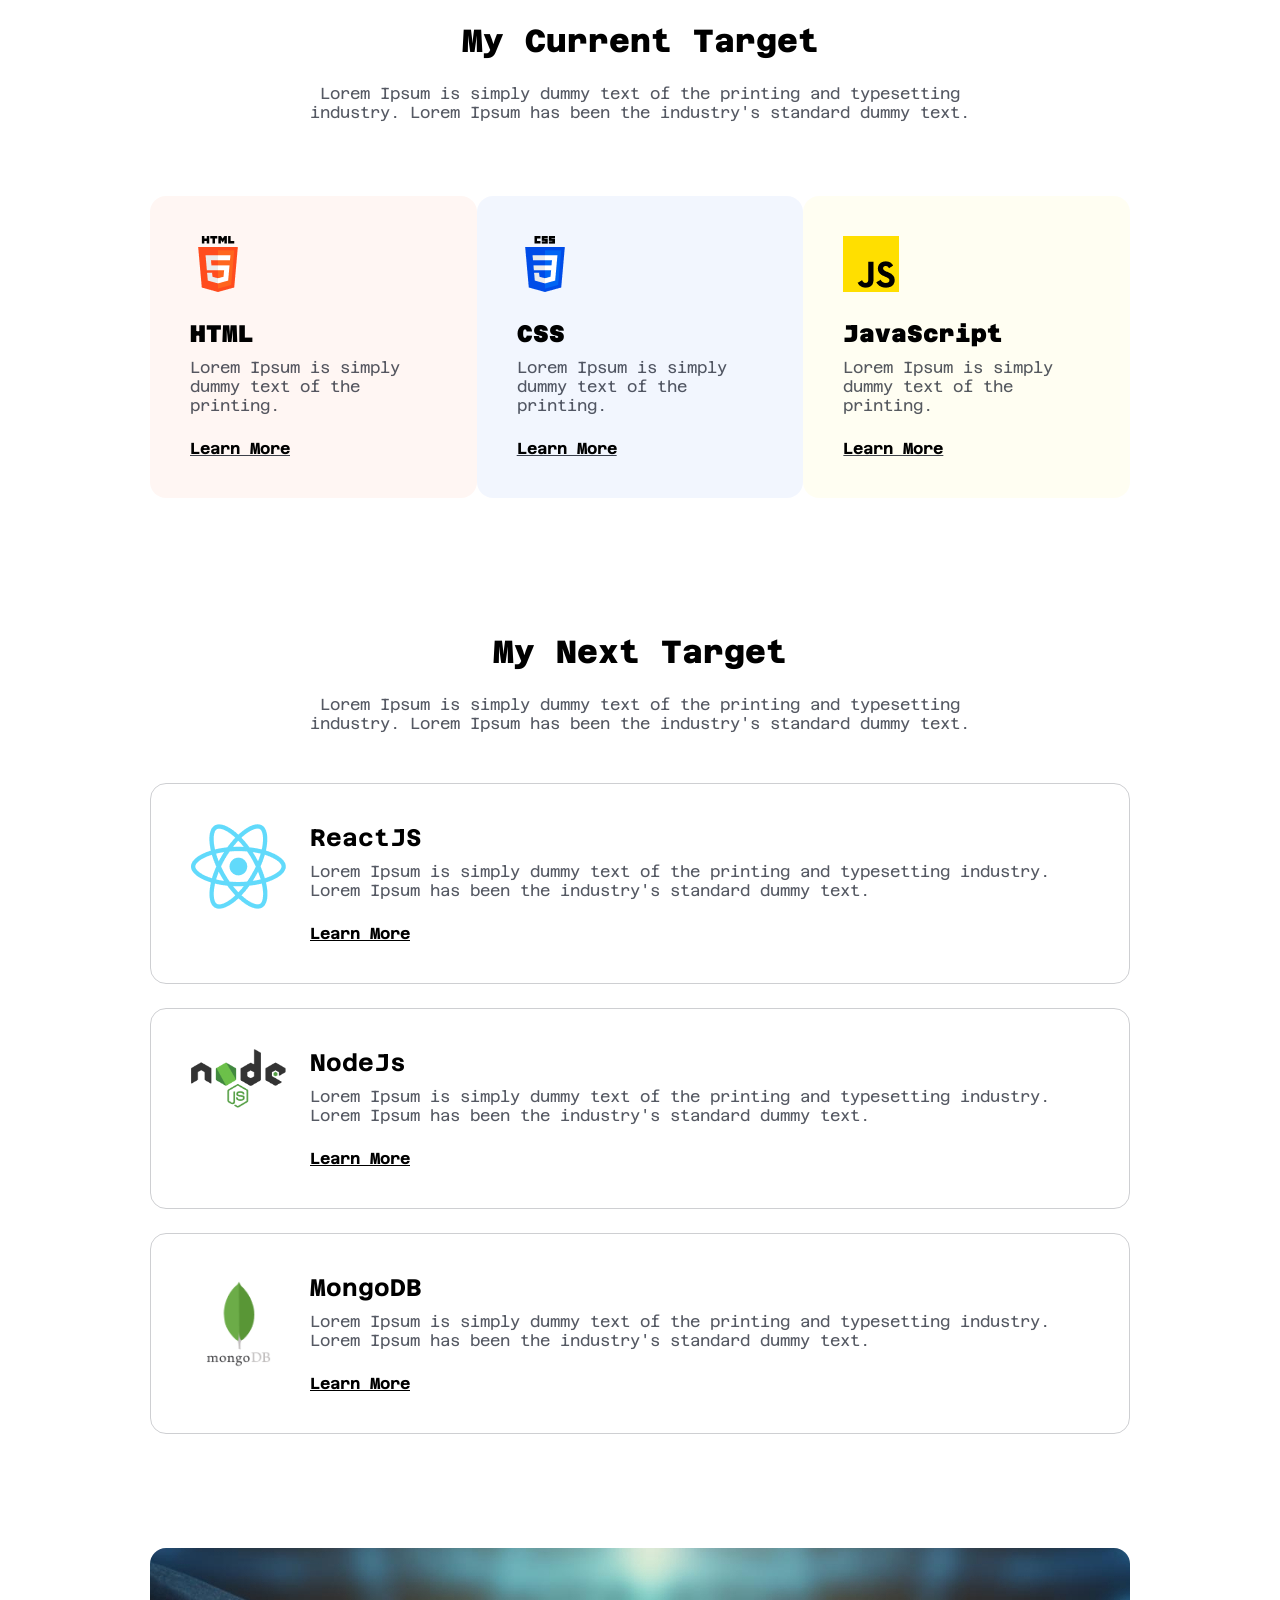
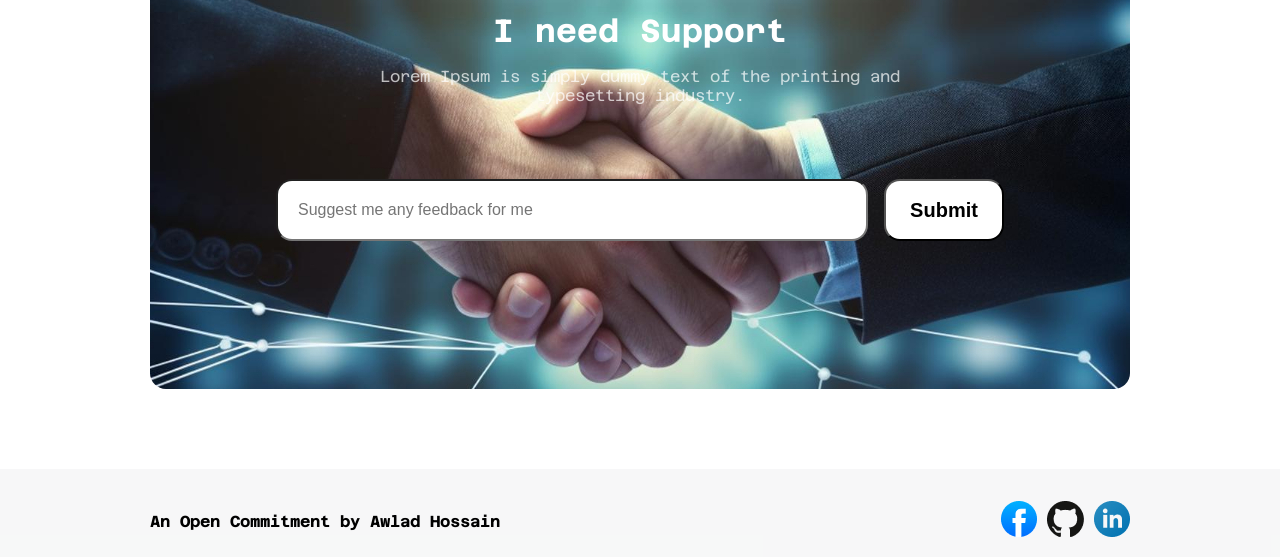
==== commit b802671a: "initially ready" ====
--- a/project/index.html
+++ b/project/index.html
@@ -127,6 +127,14 @@
                 <input id="bongchong2" type="submit" value="Submit">
             </div>
         </div>
+        <div class="media">
+            <p>An Open Commitment by Awlad Hossain</p>
+            <ul>
+                <li><a href="https://www.facebook.com/"><img src="assets/facebook.png" alt="image not found"></a></li>
+                <li><a href="https://www.facebook.com/"><img src="assets/github.png" alt="image not found"></a></li>
+                <li><a href="https://www.facebook.com/"><img src="assets/linkedin-icon 1.png" alt="image not found"></a></li>
+            </ul>
+        </div>
     </footer>
 </body>
 </html>
--- a/project/styles/style.css
+++ b/project/styles/style.css
@@ -314,3 +314,17 @@
 
 /* ending nav */
 
+.media{
+    padding: 32px 150px 16px 150px;
+    display: flex;
+    justify-content: space-between;
+    align-items: center;
+    background-color: rgba(13, 19, 33, 0.03);
+}
+.media li{
+    list-style-type: none;
+    display: inline;
+}
+.media p{
+    font-weight: bold;
+}
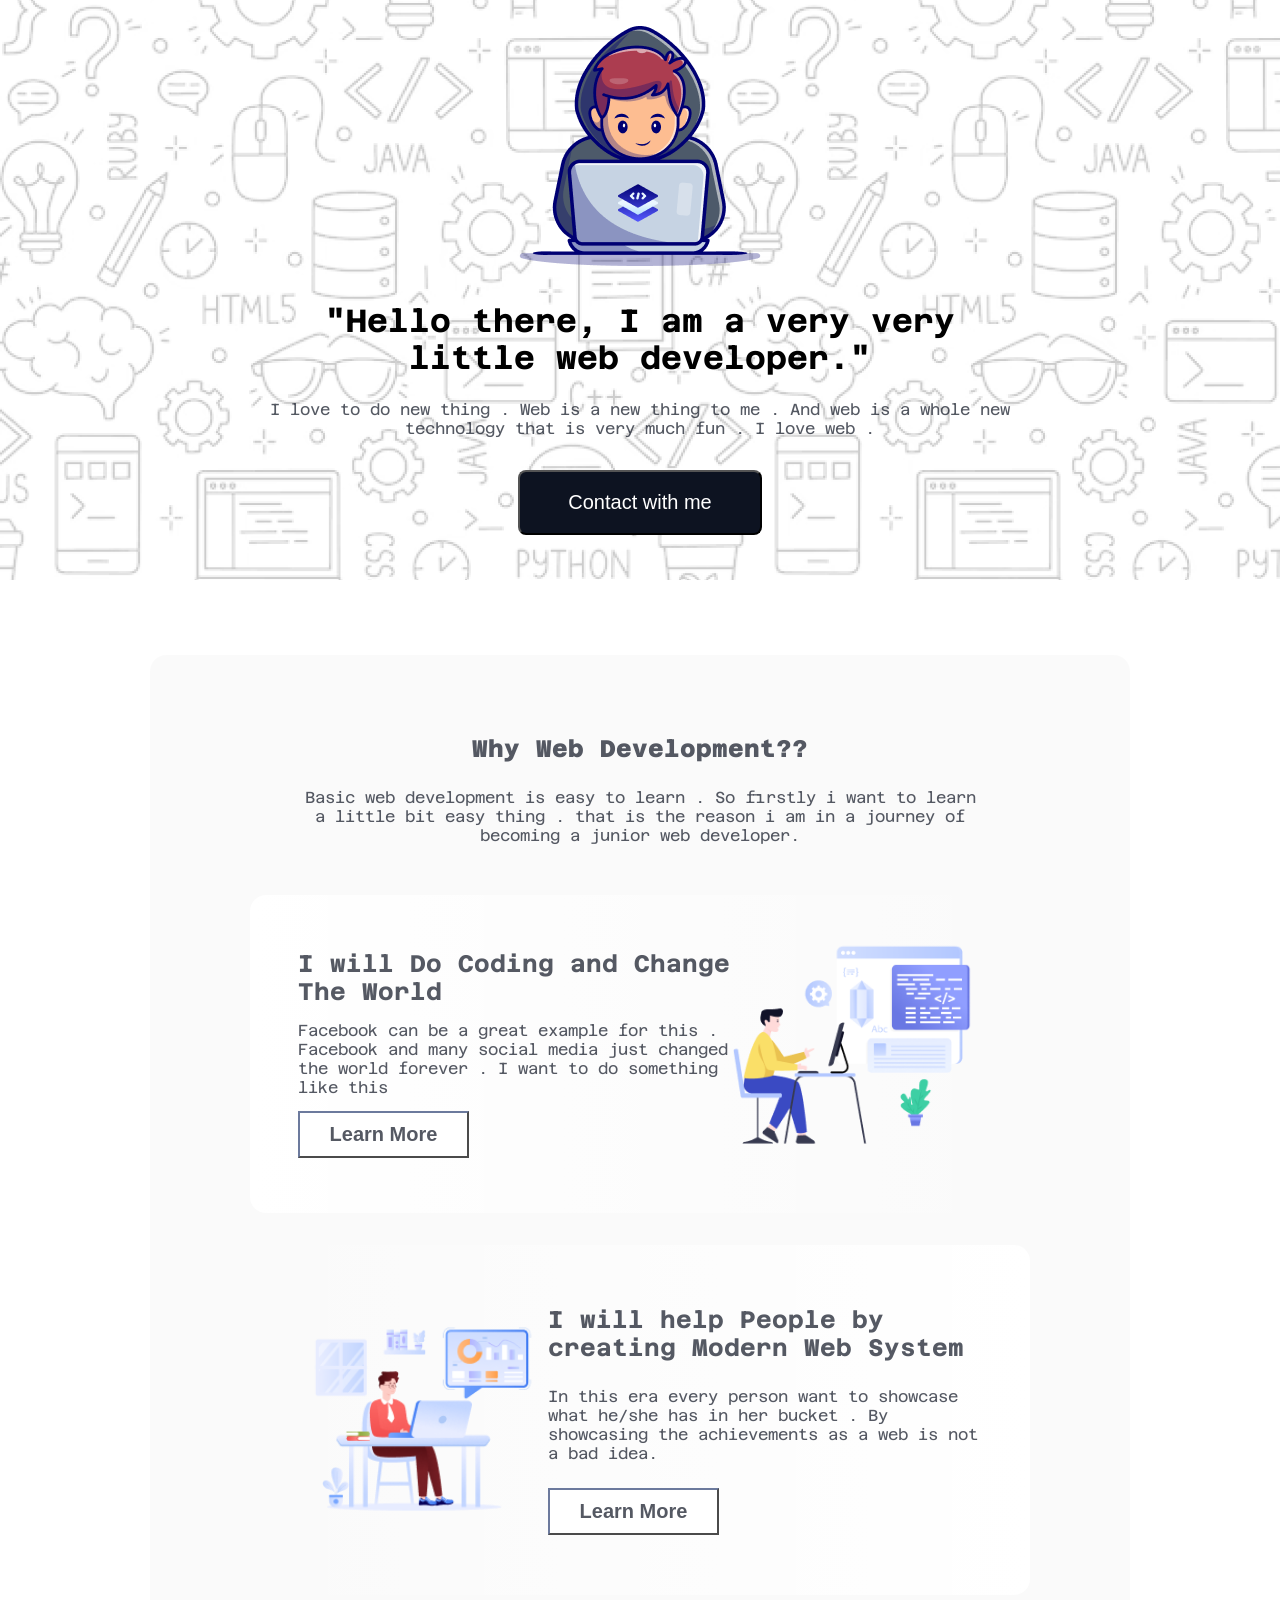
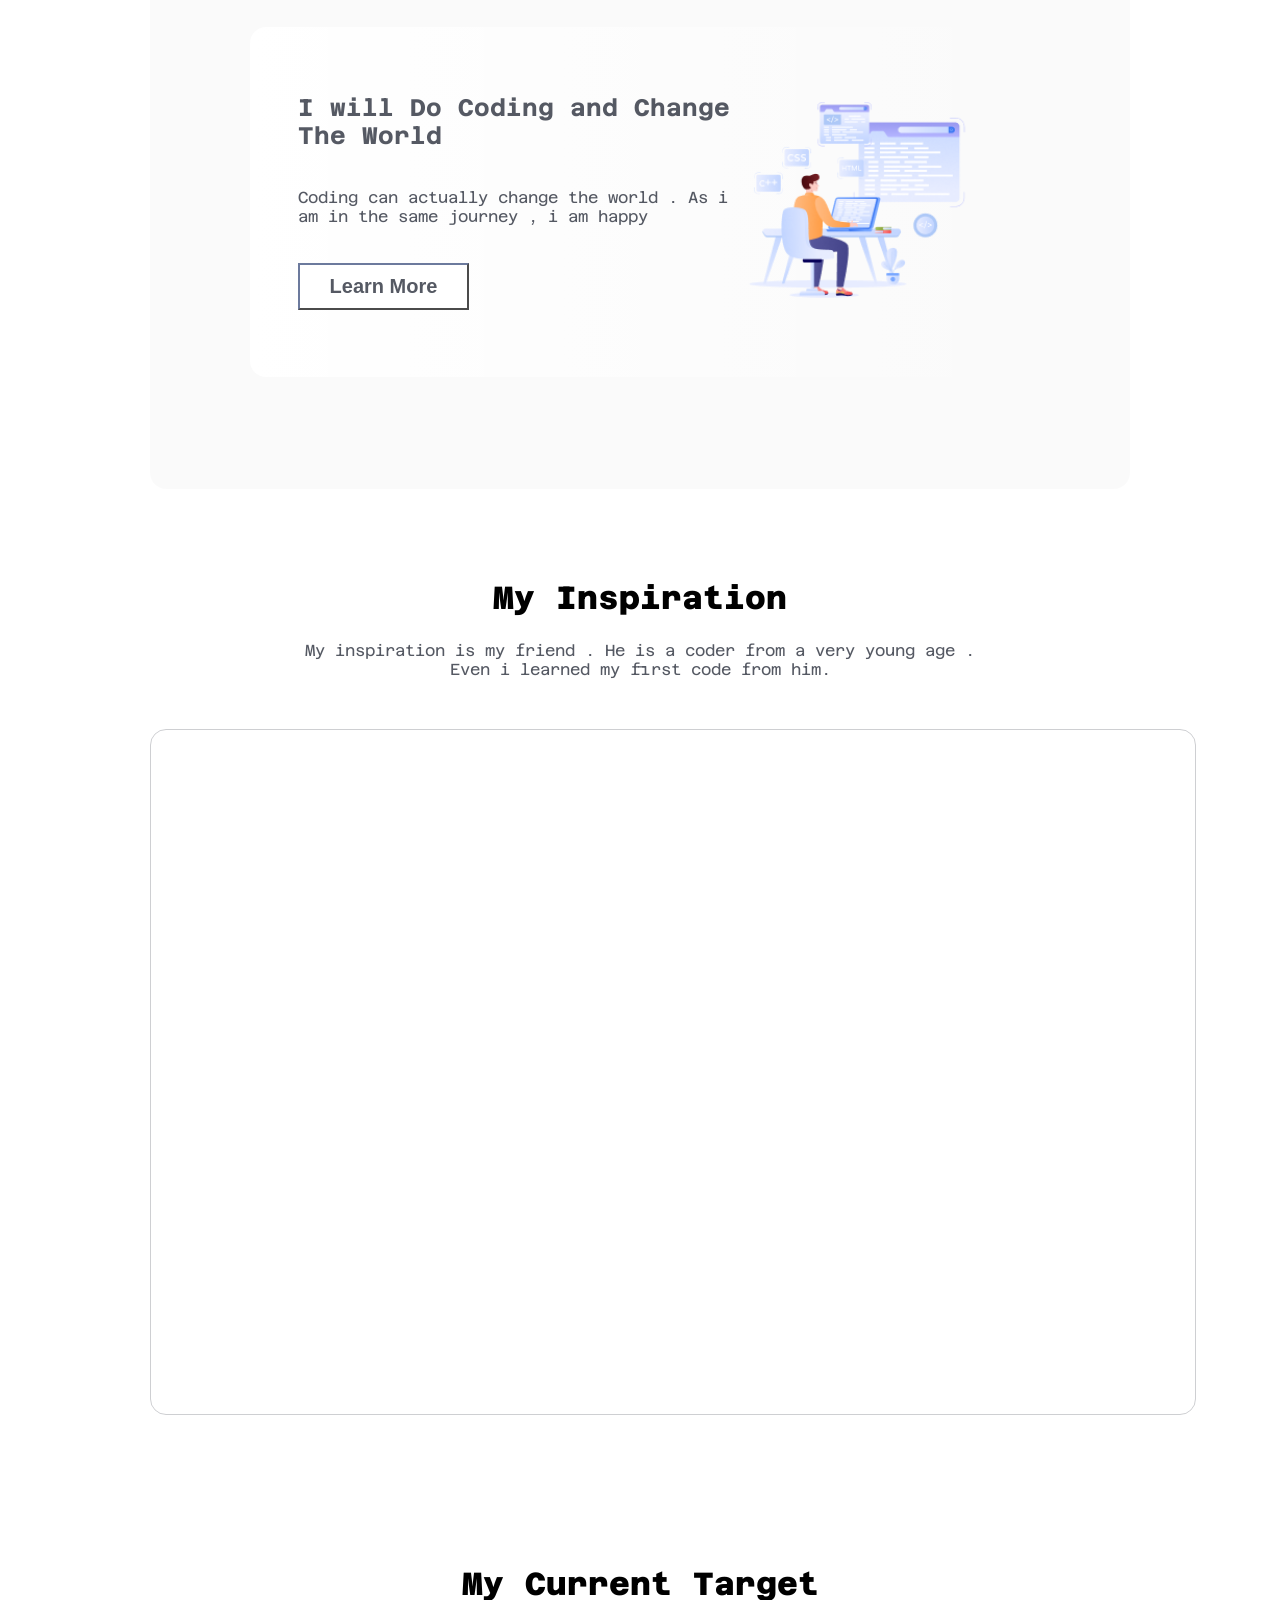
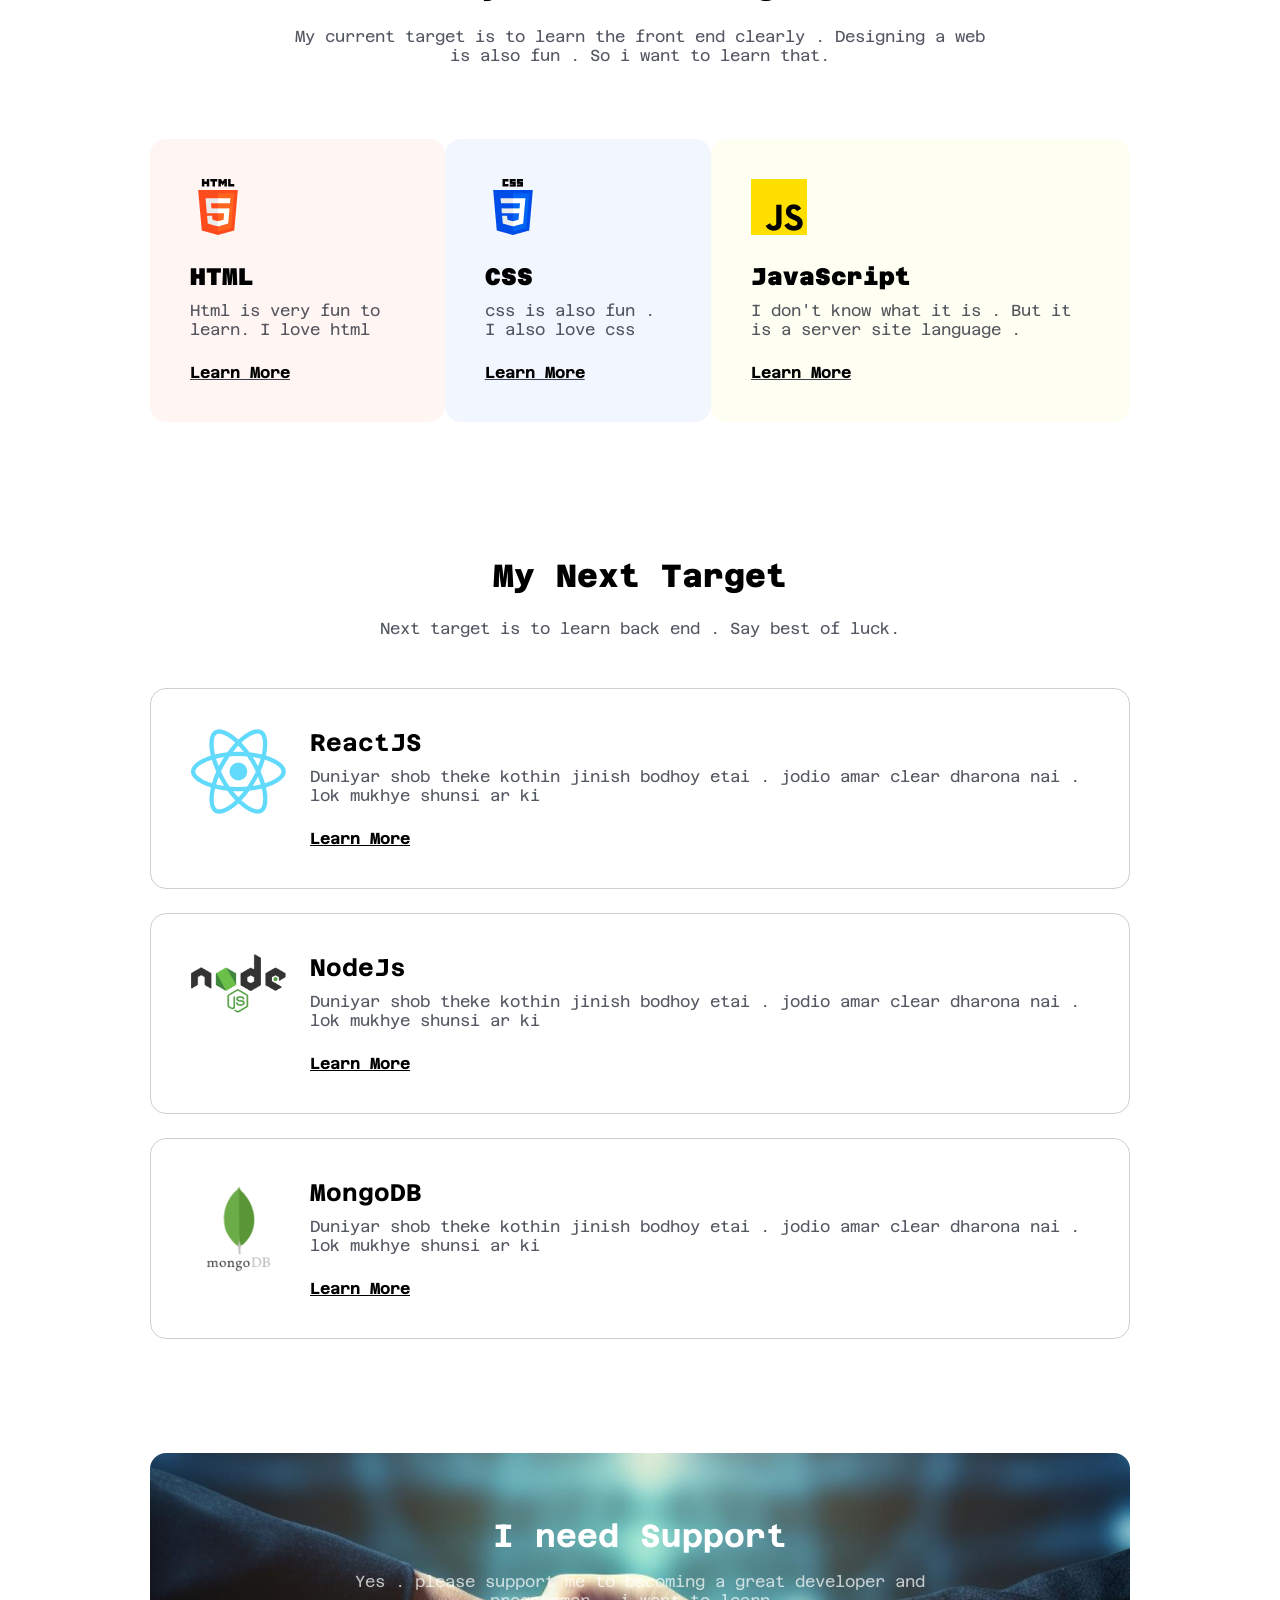
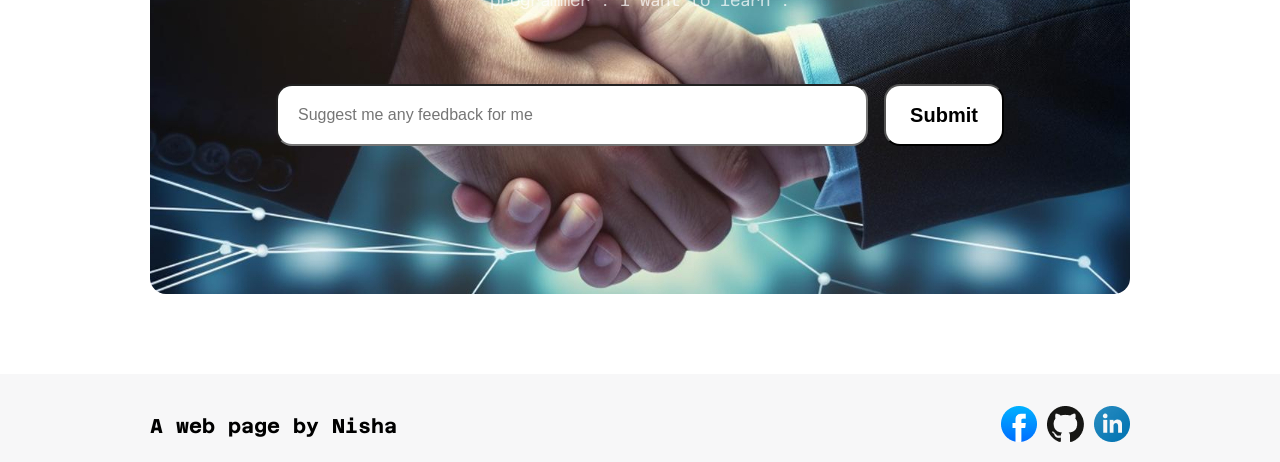
==== commit f9294ec8: "final commit" ====
--- a/project/index.html
+++ b/project/index.html
@@ -12,7 +12,7 @@
             <img class="first-img" src="assets/Group.png" alt="Picture Not Found">
             
             <h1 class="header1">"Hello there, I am a very very little web developer."</h1>
-            <p class="p-text">Lorem ipsum dolor, sit amet consectetur adipisicing elit. Molestias natus voluptas hic inventore ad illo enim reprehenderit necessitatibus animi corrupti harum, maxime eum beatae unde officia recusandae alias assumenda nam.</p>
+            <p class="p-text">I love to do new thing . Web is a new thing to me . And web is a whole new technology that is very much fun . I love web .</p>
             <button class="p1-btn">Contact with me</button>
             
         </div>
@@ -21,12 +21,12 @@
         <div class="main-div">
             <div class="div-head ">
                 <h2 class="header2">Why Web Development??</h2>
-                <p>Lorem ipsum dolor sit, amet consectetur adipisicing elit. Aut quibusdam ipsum dolorem maiores laboriosam, ea quos repudiandae dolor sequi! Quidem soluta fugiat vero similique amet minus facilis doloremque dignissimos eveniet.</p>
+                <p>Basic web development is easy to learn . So firstly i want to learn a little bit easy thing . that is the reason i am in a journey of becoming a junior web developer.</p>
             </div>
             <div class="div-same gradiant-right">
                 <div class="content">
                     <h2>I will Do Coding and Change The World</h2>
-                    <p>Lorem Ipsum is simply dummy text of the printing and typesetting industry.</p>
+                    <p>Facebook can be a great example for this . Facebook and many social media just changed the world forever . I want to do something like this</p>
                     <button class="btn">Learn More</button>
                 </div>
                 <div><img src="assets/Layer_1.png" alt="image not found"></div>
@@ -35,14 +35,14 @@
                 <div><img src="assets/Group 3.png" alt=""></div>
                 <div class="content">
                     <h2>I will help People by creating Modern Web System</h2>
-                    <p>Lorem Ipsum is simply dummy text of the printing and typesetting industry.</p>
+                    <p>In this era every person want to showcase what he/she has in her bucket . By showcasing the achievements as a web is not a bad idea.</p>
                     <button class="btn">Learn More</button>
                 </div>
             </div>
             <div class="div-same gradiant-right">
                 <div class="content">
                     <h2>I will Do Coding and Change The World</h2>
-                    <p>Lorem Ipsum is simply dummy text of the printing and typesetting industry.</p>
+                    <p>Coding can actually change the world . As i am in the same journey , i am happy</p>
                     <button class="btn">Learn More</button>
                 </div>
                 <div><img src="assets/Group 4.png" alt="image not found"></div>
@@ -51,7 +51,7 @@
         <div class="sub-div">
             <div class="sub-div-01">
                 <h2>My Inspiration</h2>
-                <p>Lorem Ipsum is simply dummy text of the printing and typesetting industry. Lorem Ipsum has been the industry's standard dummy text.</p>
+                <p>My inspiration is my friend . He is a coder from a very young age . Even i learned my first code from him.</p>
             </div>
             <div class="sub-div-02">
                 <iframe class="video" width="100%" height="616" src="https://www.youtube.com/embed/Tqa7puMjnq0?si=zRIRXy6CyKhiRNV0" title="YouTube video player" frameborder="0" allow="accelerometer; autoplay; clipboard-write; encrypted-media; gyroscope; picture-in-picture; web-share" referrerpolicy="strict-origin-when-cross-origin" allowfullscreen></iframe>
@@ -60,25 +60,25 @@
         <div class="sub-div-2">
             <div class="sub-div-01">
                 <h2>My Current Target</h2>
-                <p>Lorem Ipsum is simply dummy text of the printing and typesetting industry. Lorem Ipsum has been the industry's standard dummy text.</p>
+                <p>My current target is to learn the front end clearly . Designing a web is also fun . So i want to learn that.</p>
             </div>
             <div class="language">
                 <div class="c1">
                     <img src="assets/html.png" alt="image not Found">
                     <h3>HTML</h3>
-                    <p>Lorem Ipsum is simply dummy text of the printing.</p>
+                    <p>Html is very fun to learn. I love html</p>
                     <a href="">Learn More</a>
                 </div>
                 <div class="c2">
                     <img src="assets/css.png" alt="image not found">
                     <h3>CSS</h3>
-                    <p>Lorem Ipsum is simply dummy text of the printing.</p>
+                    <p>css is also fun . I also love css</p>
                     <a href="">Learn More</a>
                 </div>
                 <div class="c3">
                     <img src="assets/js.png" alt="image not found">
                     <h3>JavaScript</h3>
-                    <p>Lorem Ipsum is simply dummy text of the printing.</p>
+                    <p>I don't know what it is . But it is a server site language .</p>
                     <a href="">Learn More</a>
                 </div>
 
@@ -86,14 +86,14 @@
 
             <div class="sub-div-01">
                 <h2>My Next Target</h2>
-                <p>Lorem Ipsum is simply dummy text of the printing and typesetting industry. Lorem Ipsum has been the industry's standard dummy text.</p>
+                <p>Next target is to learn back end . Say best of luck.</p>
             </div>
             <div class="next-language">
                 <div class="text-c">
                     <div><img src="assets/react.png" alt="image not found"></div>
                     <div>
                         <h3>ReactJS</h3>
-                        <p>Lorem Ipsum is simply dummy text of the printing and typesetting industry. Lorem Ipsum has been the industry's standard dummy text.</p>
+                        <p>Duniyar shob theke kothin jinish bodhoy etai . jodio amar clear dharona nai . lok mukhye shunsi ar ki</p>
                         <a href="">Learn More</a>
                     </div>
                 </div>
@@ -101,7 +101,7 @@
                     <div><img src="assets/nodejs.png" alt="image not found"></div>
                     <div>
                         <h3>NodeJs</h3>
-                        <p>Lorem Ipsum is simply dummy text of the printing and typesetting industry. Lorem Ipsum has been the industry's standard dummy text.</p>
+                        <p>Duniyar shob theke kothin jinish bodhoy etai . jodio amar clear dharona nai . lok mukhye shunsi ar ki</p>
                         <a href="learn.com">Learn More</a>
                     </div>
                 </div>
@@ -109,7 +109,7 @@
                     <div><img src="assets/mongodb.png" alt="image not found"></div>
                     <div>
                         <h3>MongoDB</h3>
-                        <p>Lorem Ipsum is simply dummy text of the printing and typesetting industry. Lorem Ipsum has been the industry's standard dummy text.</p>
+                        <p>Duniyar shob theke kothin jinish bodhoy etai . jodio amar clear dharona nai . lok mukhye shunsi ar ki</p>
                         <a href="learn.com">Learn More</a>
                     </div>
                 </div>
@@ -120,7 +120,7 @@
         <div class="last-div">
             <div class="sub-div-01">
                 <h1 class="text-color">I need Support</h1>
-                <p class="text-color2">Lorem Ipsum is simply dummy text of the printing and typesetting industry.</p>
+                <p class="text-color2">Yes . please support me to becoming a great developer and programmer . i want to learn .</p>
             </div>
             <div class="box-101">
                 <input type="text" id="bongchong" placeholder="Suggest me any feedback for me">
@@ -128,11 +128,11 @@
             </div>
         </div>
         <div class="media">
-            <p>An Open Commitment by Awlad Hossain</p>
+            <p>A web page by Nisha</p>
             <ul>
-                <li><a href="https://www.facebook.com/"><img src="assets/facebook.png" alt="image not found"></a></li>
-                <li><a href="https://www.facebook.com/"><img src="assets/github.png" alt="image not found"></a></li>
-                <li><a href="https://www.facebook.com/"><img src="assets/linkedin-icon 1.png" alt="image not found"></a></li>
+                <li><a href="https://www.facebook.com/" target="_blank"><img src="assets/facebook.png" alt="image not found"></a></li>
+                <li><a href="https://www.facebook.com/" target="_blank"><img src="assets/github.png" alt="image not found"></a></li>
+                <li><a href="https://www.facebook.com/" target="_blank"><img src="assets/linkedin-icon 1.png" alt="image not found"></a></li>
             </ul>
         </div>
     </footer>
--- a/project/styles/style.css
+++ b/project/styles/style.css
@@ -327,4 +327,5 @@
 }
 .media p{
     font-weight: bold;
-}
+    font-size: 20px;
+}
